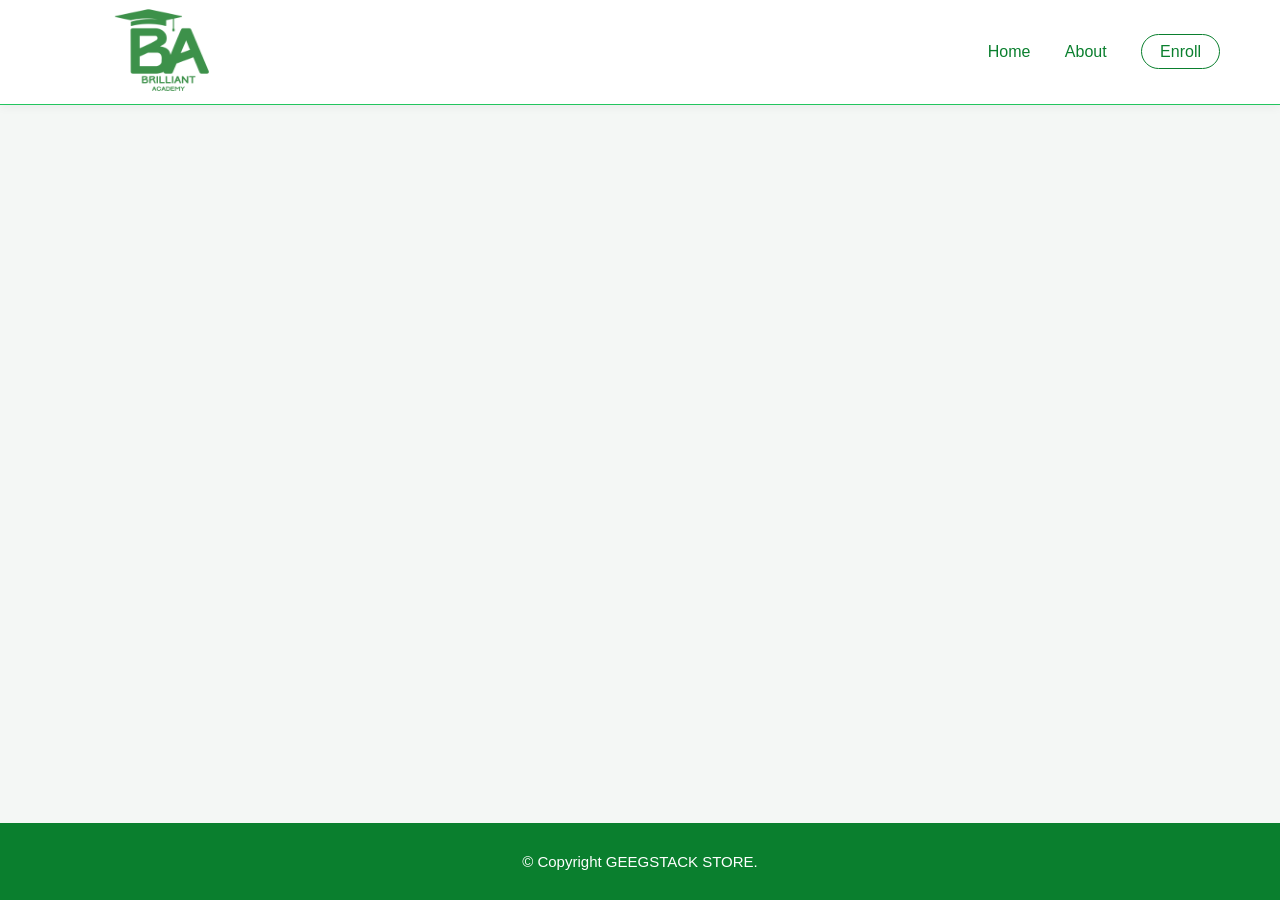
==== index.html @ 84034ec1 "Register and Login page done. Co-authored-by: Copilot <copilot@github.com>" ====
<!DOCTYPE html>
<html lang="en">

<head>
    <meta charset="UTF-8">
    <meta name="viewport" content="width=device-width, initial-scale=1.0">
    <title>GeegStack Academy</title>
    <link rel="stylesheet" href="style.css">

    <link rel="preconnect" href="https://fonts.googleapis.com">
    <link rel="preconnect" href="https://fonts.gstatic.com" crossorigin>
    <link href="https://fonts.googleapis.com/css2?family=Oswald:wght@200..700&display=swap" rel="stylesheet">
</head>

<body>
<nav class="navbar">
    <div><a href="index.html"><img src="media/Brilliant Academy Logo .png"
                alt="GeegStack Academy logo"></a></div>
    <div class="nav-links">
        <a href="index.html">Home</a>
        <a href="about.html">About</a>
        <a href="register.html" class="btn">Enroll</a>
    </div>
</nav>

    <main class="container">

    </main>

    <footer>
        <p>&copy; Copyright GEEGSTACK STORE.</P>
    </footer>
</body>

</html>
---- style.css ----
* {
  margin: 0;
  padding: 0;
  box-sizing: border-box;
  font-family: 'Inter', sans-serif;
}

body {
  background: #f4f7f5;
  display: flex;
  flex-direction: column;
  min-height: 100vh;
}

.navbar {
  display: flex;
  justify-content: space-between;
  align-items: center;
  padding: 2px 60px;
  background: white;
  box-shadow: 0 2px 10px rgba(0,0,0,0.05);
  border-bottom: 1px solid #22C55E;
}

nav div a img {
  width: 120px;
  height: 100px;
  display: flex;
  margin-left: 50px;
  border-radius: 10px 10px;
}

.nav-links a {
  margin-left: 30px;
  text-decoration: none;
  color: #0A7F2E;
  font-weight: 500;
}

.nav-links .btn {
  padding: 8px 18px;
  border: 1px solid #0A7F2E;
  border-radius: 20px;
}

.nav-links .btn:hover {
  transform: translateY(-2px);
  box-shadow: 0 8px 20px rgba(0,0,0,0.15);
}

.nav-links .btn:hover {
  background-color: #0A7F2E;
  color: white;
}

.container {
  flex: 1;
  display: flex;
  justify-content: center;
  align-items: center;
}

footer {
  padding: 30px;
  text-align: center;
  background-color: #0A7F2E;
  color: white;
  font-size: 15px;
}


/* * {
  padding: 0px;
  margin: 0px;
  box-sizing: border-box;
}

body {
}

nav {
  background-color: white;
  border-bottom: 2px solid green;
  /* background-color: blanchedalmond; 
  display: flex;
  height: 90px;
}

nav img {
  width: 120px;
  height: 100px;
  display: flex;
  padding-top: 10px;
  margin-left: 50px;
  border-radius: 10px 10px;
}

nav a {
  text-decoration: none;
  color: green;
  font-size: larger;
  font-weight: 500;
}

nav .nav-links {
  display: flex;
  flex-wrap: wrap;
  gap: 50px;
  flex-grow: 1;
  flex-shrink: 1;
  float: right;
  justify-content: flex-end;
  align-items: center;
  width: 90%;
}

a + a + a button {
  display: flex;
  justify-content: center;
  text-align: center;
  align-items: center;
  padding: 10px 20px;
  height: 40px;
  width: 90px;
  background: transparent;
  outline: 2px solid green;
  border: none;
  color: green;
  border: none;
  border-radius: 20px;
  cursor: pointer;
  margin-right: 30px;
  font-weight: 700;
}

a + a + a button:hover {
  background-color: green;
  color: white;
}

.container {
  display: flex;
  flex-direction: column;
  align-items: center;
  justify-content: center;
  padding: 50px;
  min-height: 100dvh; 
}

footer {
  padding: 30px;
  text-align: center;
  background-color: blue;
  color: white;
  font-size: 12px;
}*/
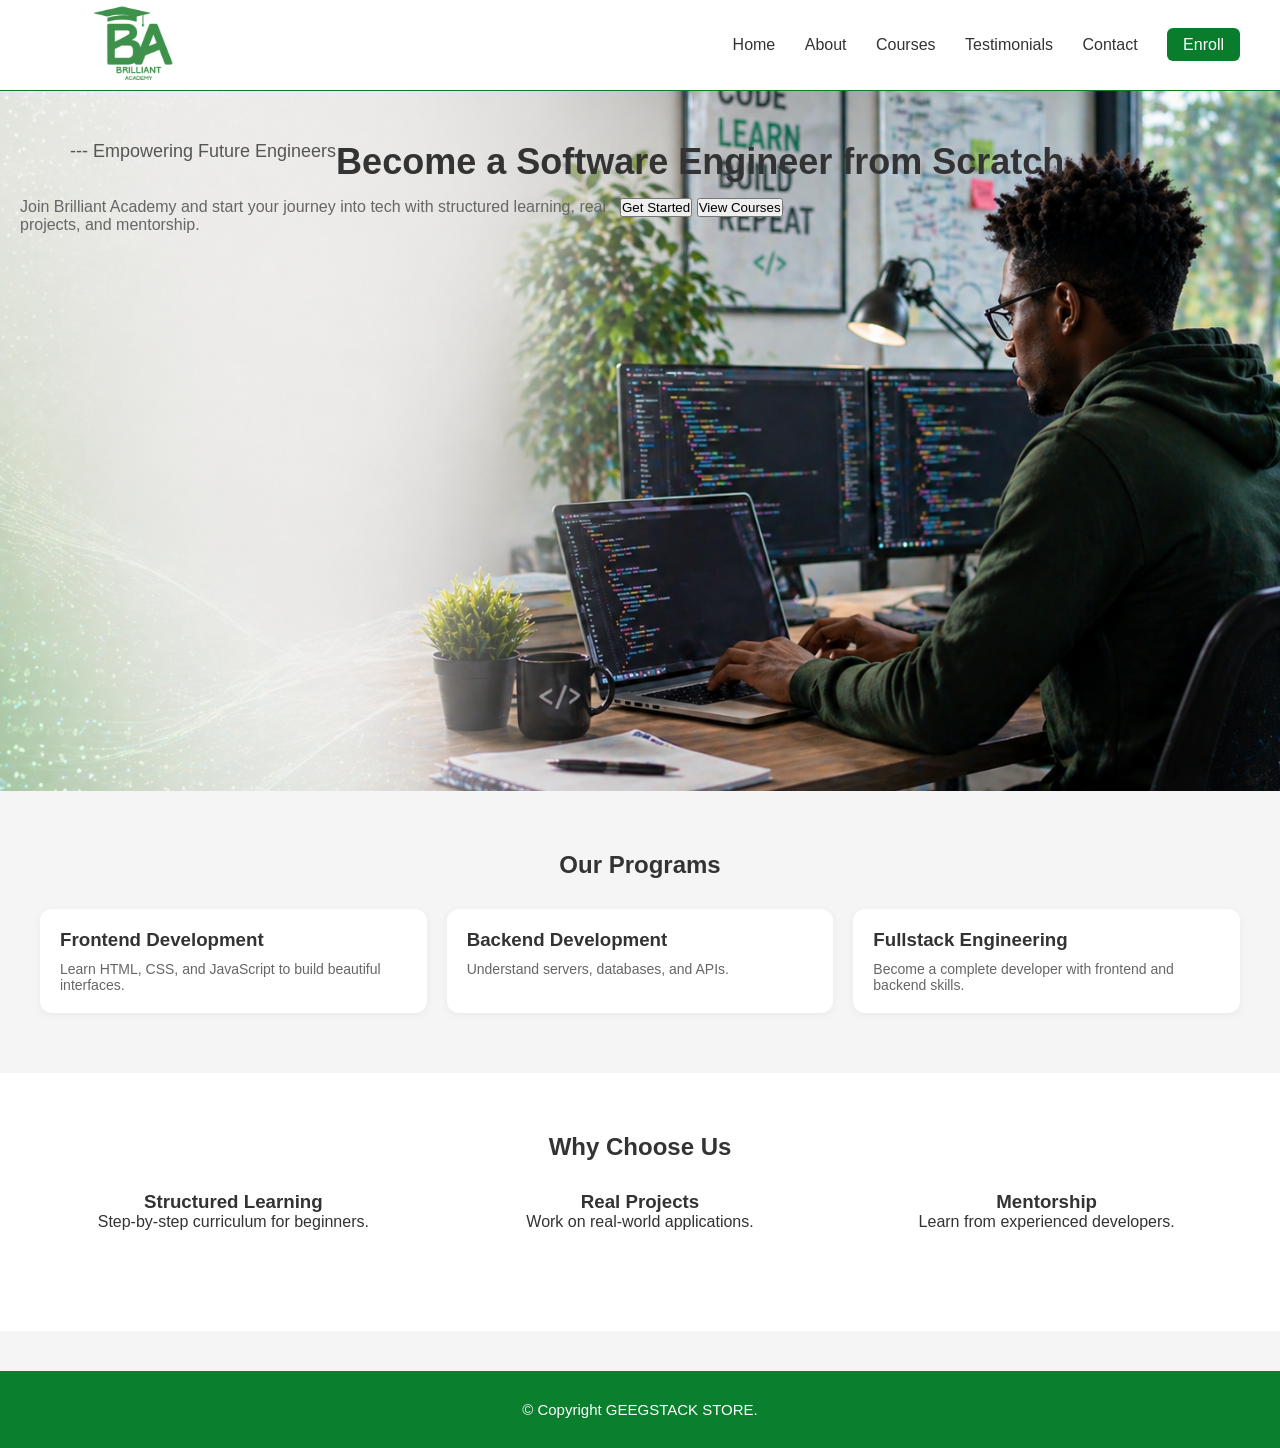
==== commit 1896e15d: "Working on home page hero section Co-authored-by: Copilot <copilot@github.com>" ====
--- a/index.html
+++ b/index.html
@@ -13,7 +13,21 @@
 </head>
 
 <body>
-<nav class="navbar">
+    <!-- Navbar -->
+    <nav class="navbar">
+        <div><a href="index.html"><img src="media/Brilliant Academy Logo .png" alt="GeegStack Academy logo"></a></div>
+        <div class="nav-links">
+            <a href="index.html">Home</a>
+            <a href="about.html">About</a>
+            <a href="#">Courses</a>
+            <a href="#">Testimonials</a>
+            <a href="#">Contact</a>
+            <!-- <button class="btn">Enroll</button> -->
+            <a href="register.html" id="btn">Enroll</a>
+        </div>
+    </nav>
+
+<!-- <nav class="navbar">
     <div><a href="index.html"><img src="media/Brilliant Academy Logo .png"
                 alt="GeegStack Academy logo"></a></div>
     <div class="nav-links">
@@ -21,11 +35,60 @@
         <a href="about.html">About</a>
         <a href="register.html" class="btn">Enroll</a>
     </div>
-</nav>
+</nav> -->
 
-    <main class="container">
+    <!-- Hero Section -->
+    <section class="hero">
+        <p class="start">--- Empowering Future Engineers</p>
+        <h1>Become a Software Engineer from Scratch</h1>
+        <p>Join Brilliant Academy and start your journey into tech with structured learning, real projects, and mentorship.
+        </p>
+        <button class="btn">Get Started</button>
+        <button class="btn-outline">View Courses</button>
+    </section>
+    
+    <!-- Programs -->
+    <section class="section">
+        <h2>Our Programs</h2>
+        <div class="grid">
+            <div class="card">
+                <h3>Frontend Development</h3>
+                <p>Learn HTML, CSS, and JavaScript to build beautiful interfaces.</p>
+            </div>
+            <div class="card">
+                <h3>Backend Development</h3>
+                <p>Understand servers, databases, and APIs.</p>
+            </div>
+            <div class="card">
+                <h3>Fullstack Engineering</h3>
+                <p>Become a complete developer with frontend and backend skills.</p>
+            </div>
+        </div>
+    </section>
+    
+    <!-- Why Choose Us -->
+    <section class="section why">
+        <h2>Why Choose Us</h2>
+        <div class="grid">
+            <div>
+                <h3>Structured Learning</h3>
+                <p>Step-by-step curriculum for beginners.</p>
+            </div>
+            <div>
+                <h3>Real Projects</h3>
+                <p>Work on real-world applications.</p>
+            </div>
+            <div>
+                <h3>Mentorship</h3>
+                <p>Learn from experienced developers.</p>
+            </div>
+        </div>
+    </section>
 
-    </main>
+
+    <!-- <main class="container">
+
+    </main> -->
 
     <footer>
         <p>&copy; Copyright GEEGSTACK STORE.</P>
--- a/style.css
+++ b/style.css
@@ -1,74 +1,163 @@
-
-* {
+/* * {
   margin: 0;
   padding: 0;
   box-sizing: border-box;
   font-family: 'Inter', sans-serif;
+} */
+
+* {
+  box-sizing: border-box;
+  margin: 0;
+  padding: 0;
+  font-family: Arial, sans-serif;
 }
 
 body {
-  background: #f4f7f5;
-  display: flex;
-  flex-direction: column;
-  min-height: 100vh;
-}
-
+  background: #f5f5f5;
+  color: #333;
+}
+
+/* Navbar */
 .navbar {
   display: flex;
   justify-content: space-between;
   align-items: center;
-  padding: 2px 60px;
-  background: white;
-  box-shadow: 0 2px 10px rgba(0,0,0,0.05);
-  border-bottom: 1px solid #22C55E;
+  padding: 0 40px;
+  background: #fff;
+  border-bottom: 1px solid #0a7d2c;
 }
 
 nav div a img {
-  width: 120px;
-  height: 100px;
+  width: 100px;
+  height: 90px;
   display: flex;
   margin-left: 50px;
   border-radius: 10px 10px;
 }
 
 .nav-links a {
-  margin-left: 30px;
+  margin-left: 25px;
   text-decoration: none;
-  color: #0A7F2E;
-  font-weight: 500;
-}
-
-.nav-links .btn {
-  padding: 8px 18px;
-  border: 1px solid #0A7F2E;
-  border-radius: 20px;
-}
-
-.nav-links .btn:hover {
-  transform: translateY(-2px);
-  box-shadow: 0 8px 20px rgba(0,0,0,0.15);
-}
-
-.nav-links .btn:hover {
-  background-color: #0A7F2E;
-  color: white;
-}
-
-.container {
-  flex: 1;
-  display: flex;
-  justify-content: center;
-  align-items: center;
+  color: #333;
+}
+
+.nav-links a:hover {
+  color: #0a7d2c;
+}
+
+#btn {
+  padding: 8px 16px;
+  background: #0a7d2c;
+  color: white;
+  border: none;
+  border-radius: 6px;
+  cursor: pointer;
+}
+
+#btn-outline {
+  padding: 8px 16px;
+  border: 1px solid #0a7d2c;
+  color: #0a7d2c;
+  background: transparent;
+  border-radius: 6px;
+  cursor: pointer;
+}
+
+#btn:hover {
+  color: black;
+}
+
+
+/* Hero */
+.hero {
+  background-image: url("media/hero2.png");
+  object-fit: fill;
+  background-position: center;
+  background-size: cover;
+  text-align: left;
+  padding: 50px 20px;
+  height: 700px;
+}
+
+ .hero .start {
+  display: block;
+  font-size: 18px;
+  color: #555;
+  margin-bottom: 20px;
+  float: left;
+  margin-left: 50px;
+ }
+
+.hero h1 {
+  font-size: 36px;
+  margin-bottom: 15px;
+}
+.hero p {
+  font-size: 16px;
+  float: left;
+  display: block;
+  max-width: 600px;
+  margin: 0 auto 20px;
+  color: #666;
+}
+
+/* Programs */
+.section {
+  padding: 60px 40px;
+}
+
+.section h2 {
+  text-align: center;
+  margin-bottom: 30px;
+}
+
+.grid {
+  display: grid;
+  grid-template-columns: repeat(auto-fit, minmax(250px, 1fr));
+  gap: 20px;
+}
+
+.card {
+  background: white;
+  padding: 20px;
+  border-radius: 12px;
+  box-shadow: 0 2px 8px rgba(0, 0, 0, 0.05);
+}
+
+.card h3 {
+  margin-bottom: 10px;
+}
+.card p {
+  color: #666;
+  font-size: 14px;
+}
+
+/* Why Section */
+.why {
+  background: #fff;
+  text-align: center;
+}
+
+.why div {
+  margin-bottom: 20px;
+}
+
+/* Footer */
+footer {
+  background: #0a7d2c;
+  color: white;
+  text-align: center;
+  padding: 20px;
+  margin-top: 40px;
 }
 
 footer {
   padding: 30px;
   text-align: center;
-  background-color: #0A7F2E;
+  background-color: #0a7f2e;
   color: white;
   font-size: 15px;
 }
-
 
 /* * {
   padding: 0px;
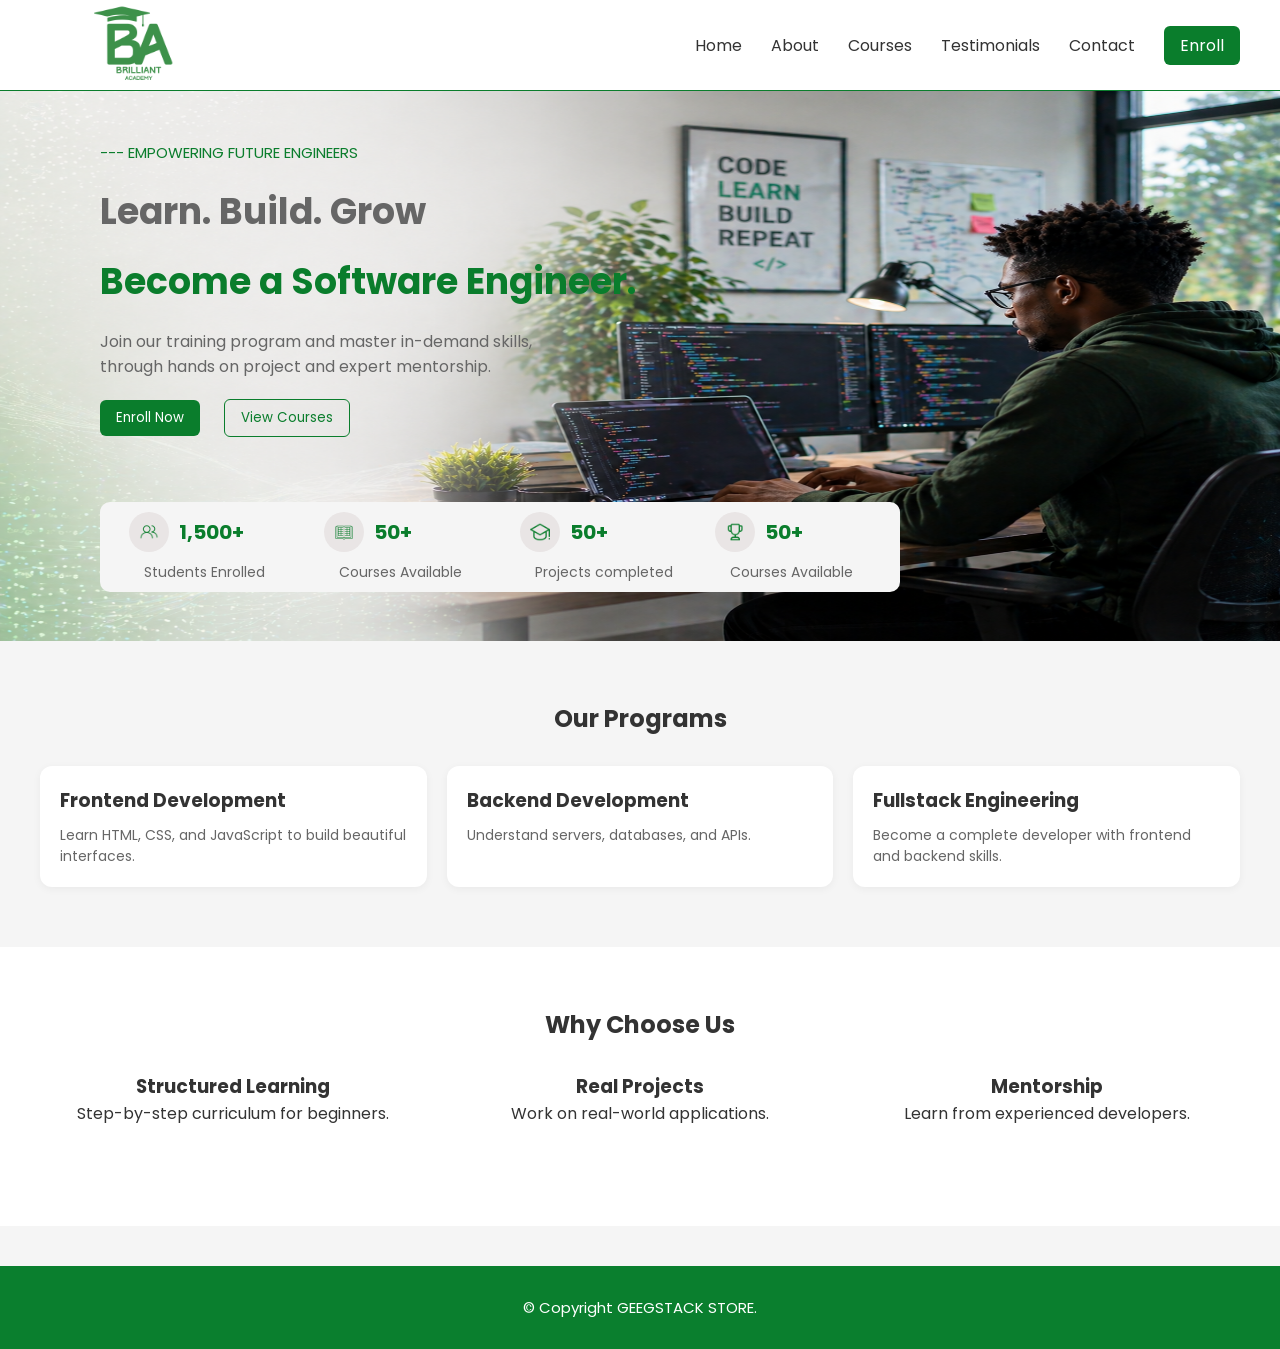
==== commit 19a6223e: "Hero section completed. Co-authored-by: Copilot <copilot@github.com>" ====
--- a/index.html
+++ b/index.html
@@ -7,9 +7,11 @@
     <title>GeegStack Academy</title>
     <link rel="stylesheet" href="style.css">
 
-    <link rel="preconnect" href="https://fonts.googleapis.com">
+    <link href="https://fonts.googleapis.com/css2?family=Poppins:wght@300;400;600;700&display=swap" rel="stylesheet">
+
+    <!-- <link rel="preconnect" href="https://fonts.googleapis.com">
     <link rel="preconnect" href="https://fonts.gstatic.com" crossorigin>
-    <link href="https://fonts.googleapis.com/css2?family=Oswald:wght@200..700&display=swap" rel="stylesheet">
+    <link href="https://fonts.googleapis.com/css2?family=Oswald:wght@200..700&display=swap" rel="stylesheet"> -->
 </head>
 
 <body>
@@ -23,11 +25,11 @@
             <a href="#">Testimonials</a>
             <a href="#">Contact</a>
             <!-- <button class="btn">Enroll</button> -->
-            <a href="register.html" id="btn">Enroll</a>
+            <a href="register.html" id="nav-btn">Enroll</a>
         </div>
     </nav>
 
-<!-- <nav class="navbar">
+    <!-- <nav class="navbar">
     <div><a href="index.html"><img src="media/Brilliant Academy Logo .png"
                 alt="GeegStack Academy logo"></a></div>
     <div class="nav-links">
@@ -38,15 +40,52 @@
 </nav> -->
 
     <!-- Hero Section -->
+
+
     <section class="hero">
         <p class="start">--- Empowering Future Engineers</p>
-        <h1>Become a Software Engineer from Scratch</h1>
-        <p>Join Brilliant Academy and start your journey into tech with structured learning, real projects, and mentorship.
+        <h1 class="head">Learn. Build. Grow</h1>
+        <h1 class="head">Become a Software Engineer.</h1>
+        <p class="p-tag">Join our training program and master in-demand skills, <br>through hands on project and expert
+            mentorship.
         </p>
-        <button class="btn">Get Started</button>
-        <button class="btn-outline">View Courses</button>
+        <button class="btn">Enroll Now</button>
+        <a href="#"><button class="btn-outline">View Courses</button></a>
+
+
+        <aside class="aside">
+            <div class="small-aside">
+                <span>
+                    <img src="media/users-icon.png" alt="User icon" class="icon">
+                </span>
+                <h1>1,500+</h1>
+                <p>Students Enrolled</p>
+            </div>
+            <div class="small-aside">
+                <span>
+                    <img src="media/courses-icon.png" alt="Courses icon" class="icon">
+                </span>
+                <h1>50+</h1>
+                <p>Courses Available</p>
+            </div>
+            <div class="small-aside">
+                <span>
+                    <img src="media/graduated-icon.png" alt="Pupils graduated icon" class="icon">
+                </span>
+                <h1>50+</h1>
+                <p>Projects completed</p>
+            </div>
+            <div class="small-aside">
+                <span>
+                    <img src="media/trophy-icon.png" alt="" class="icon">
+                </span>
+                <h1>50+</h1>
+                <p>Courses Available</p>
+            </div>
+        </aside>
+
     </section>
-    
+
     <!-- Programs -->
     <section class="section">
         <h2>Our Programs</h2>
@@ -65,7 +104,7 @@
             </div>
         </div>
     </section>
-    
+
     <!-- Why Choose Us -->
     <section class="section why">
         <h2>Why Choose Us</h2>
--- a/style.css
+++ b/style.css
@@ -1,20 +1,14 @@
-/* * {
-  margin: 0;
-  padding: 0;
-  box-sizing: border-box;
-  font-family: 'Inter', sans-serif;
-} */
-
 * {
   box-sizing: border-box;
   margin: 0;
   padding: 0;
-  font-family: Arial, sans-serif;
+  font-family: "Poppins", sans-serif;
 }
 
 body {
   background: #f5f5f5;
   color: #333;
+  font-family: "Poppins", sans-serif;
 }
 
 /* Navbar */
@@ -36,6 +30,7 @@
 }
 
 .nav-links a {
+  height: 80px;
   margin-left: 25px;
   text-decoration: none;
   color: #333;
@@ -45,60 +40,126 @@
   color: #0a7d2c;
 }
 
-#btn {
+.btn {
   padding: 8px 16px;
   background: #0a7d2c;
   color: white;
   border: none;
   border-radius: 6px;
   cursor: pointer;
-}
-
-#btn-outline {
+  /* margin-left: 65px; */
+}
+
+#nav-btn {
+  padding: 8px 16px;
+  background: #0a7d2c;
+  color: white;
+  border: none;
+  border-radius: 6px;
+  cursor: pointer;
+}
+
+#nav-btn:hover {
+  color: black;
+}
+.btn-outline {
   padding: 8px 16px;
   border: 1px solid #0a7d2c;
   color: #0a7d2c;
   background: transparent;
   border-radius: 6px;
   cursor: pointer;
-}
-
-#btn:hover {
+  margin-left: 20px;
+}
+
+.btn:hover {
   color: black;
 }
-
 
 /* Hero */
 .hero {
   background-image: url("media/hero2.png");
-  object-fit: fill;
-  background-position: center;
-  background-size: cover;
-  text-align: left;
-  padding: 50px 20px;
-  height: 700px;
-}
-
- .hero .start {
+  background-size: 100% 100%;
+  padding: 50px 100px;
+  height: 550px;
+}
+
+.hero .start {
   display: block;
-  font-size: 18px;
-  color: #555;
+  font-size: 15px;
+  color: #0a7d2c;
   margin-bottom: 20px;
-  float: left;
-  margin-left: 50px;
- }
-
-.hero h1 {
+  /* margin-left: 80px; */
+  text-transform: uppercase;
+}
+
+.hero .start + h1 {
+  /* margin-left: -93px; */
+  color: #666;
+}
+
+.hero .head {
   font-size: 36px;
   margin-bottom: 15px;
-}
-.hero p {
-  font-size: 16px;
-  float: left;
+  /* margin-left: 70px; */
+  color: #0a7d2c;
+}
+
+.hero .p-tag {
   display: block;
   max-width: 600px;
-  margin: 0 auto 20px;
+  margin: 20px 20px 20px 0;
   color: #666;
+}
+
+.hero .aside {
+  display: flex;
+  justify-content: space-evenly;
+  width: 800px;
+  height: 90px;
+  background-color: #f5f5f5;
+  margin-top: 65px;
+  /* margin-left: 65px; */
+  border-radius: 10px;
+}
+
+.aside .small-aside {
+  display: flex;
+  align-items: center;
+  flex-wrap: wrap;
+  width: 22%;
+  height: 100%;
+  background-color: #f5f5f5;
+}
+
+.aside .small-aside .icon {
+  width: 20px;
+  height: 20px;
+  margin: 15px;
+  font-size: medium;
+}
+
+.aside .small-aside h1 {
+  font-size: 20px;
+  color: #0a7d2c;
+}
+
+.aside .small-aside p {
+  font-size: 14px;
+  color: #666;
+  margin-left: 25px;
+  margin-bottom: 25px;
+}
+
+.aside .small-aside span {
+  display: flex;
+  align-items: center;
+  justify-content: center;
+  width: 40px;
+  height: 40px;
+  background-color: #e9e5e5;
+  border-radius: 100%;
+  margin: 10px;
 }
 
 /* Programs */
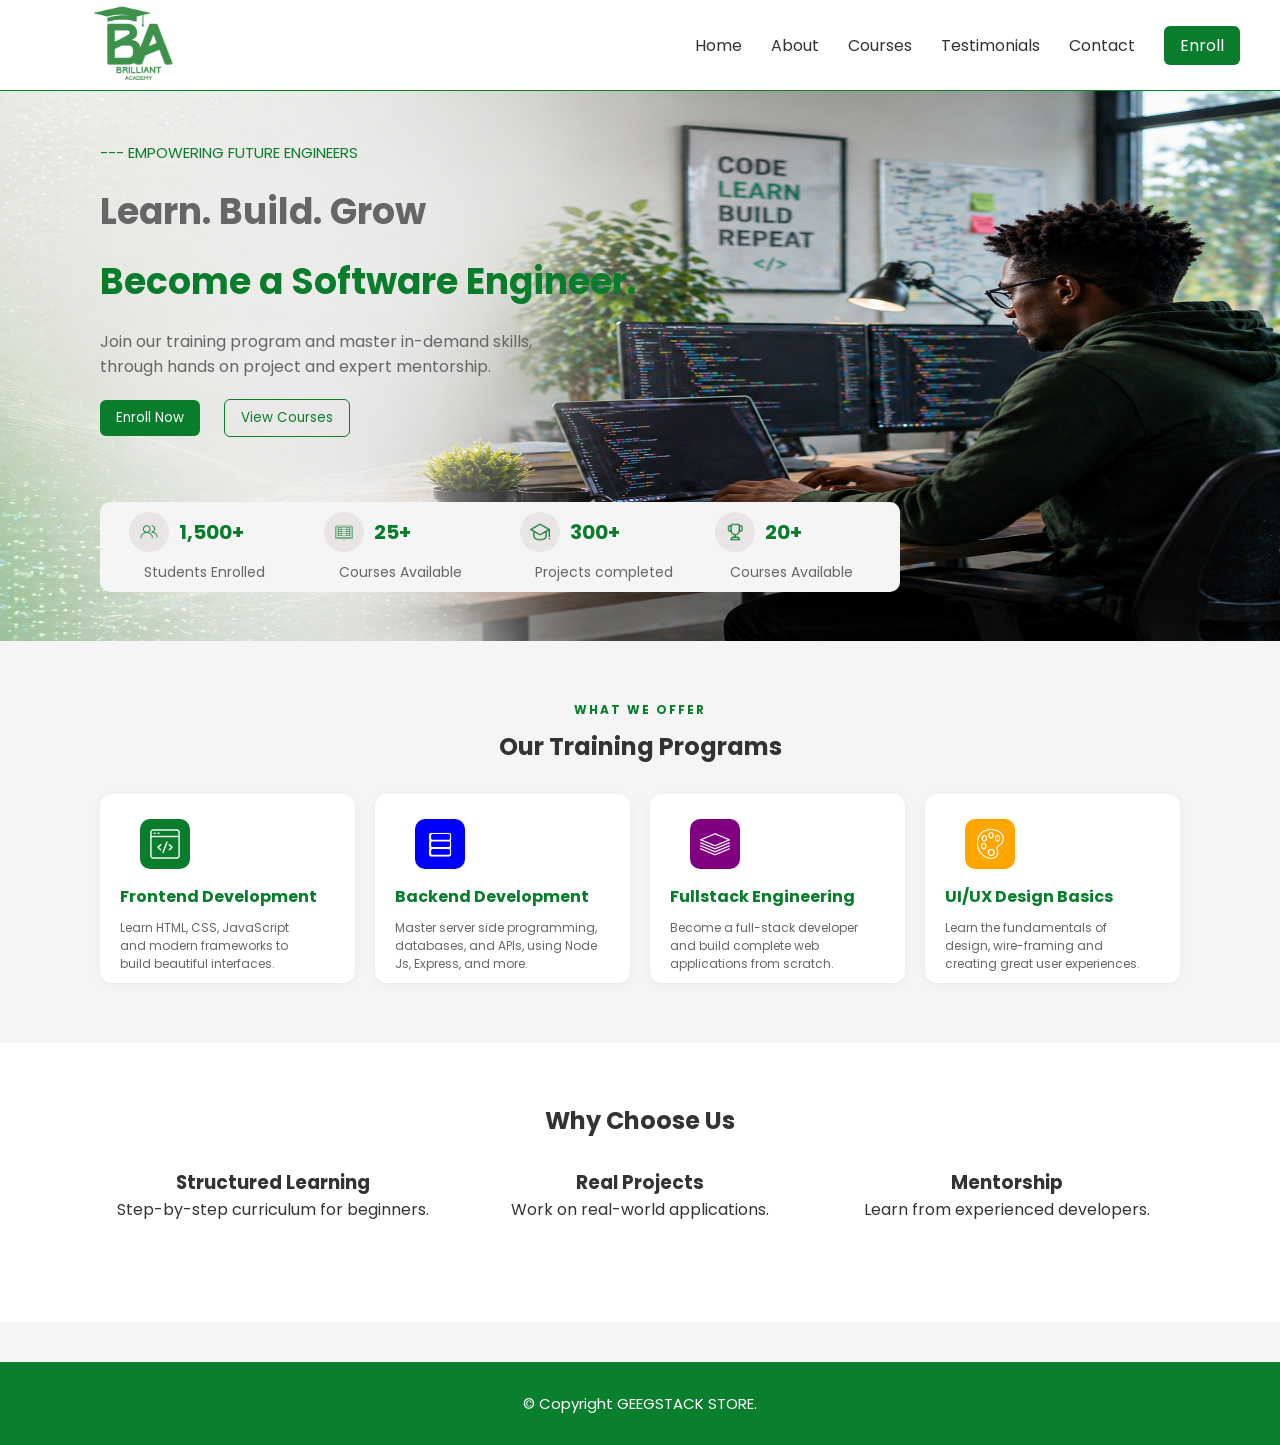
==== commit 2ba7d7af: "What we offer section completed. Co-authored-by: Copilot <copilot@github.com>" ====
--- a/index.html
+++ b/index.html
@@ -56,30 +56,30 @@
         <aside class="aside">
             <div class="small-aside">
                 <span>
-                    <img src="media/users-icon.png" alt="User icon" class="icon">
+                    <img src="media/icons/users-icon.png" alt="User icon" class="icon">
                 </span>
                 <h1>1,500+</h1>
                 <p>Students Enrolled</p>
             </div>
             <div class="small-aside">
                 <span>
-                    <img src="media/courses-icon.png" alt="Courses icon" class="icon">
+                    <img src="media/icons/courses-icon.png" alt="Courses icon" class="icon">
                 </span>
-                <h1>50+</h1>
+                <h1>25+</h1>
                 <p>Courses Available</p>
             </div>
             <div class="small-aside">
                 <span>
-                    <img src="media/graduated-icon.png" alt="Pupils graduated icon" class="icon">
+                    <img src="media/icons/graduated-icon.png" alt="Pupils graduated icon" class="icon">
                 </span>
-                <h1>50+</h1>
+                <h1>300+</h1>
                 <p>Projects completed</p>
             </div>
             <div class="small-aside">
                 <span>
-                    <img src="media/trophy-icon.png" alt="" class="icon">
+                    <img src="media/icons/trophy-icon.png" alt="" class="icon">
                 </span>
-                <h1>50+</h1>
+                <h1>20+</h1>
                 <p>Courses Available</p>
             </div>
         </aside>
@@ -88,19 +88,36 @@
 
     <!-- Programs -->
     <section class="section">
-        <h2>Our Programs</h2>
+        <h5>WHAT WE OFFER</h5>
+        <h2>Our Training Programs</h2>
         <div class="grid">
             <div class="card">
-                <h3>Frontend Development</h3>
-                <p>Learn HTML, CSS, and JavaScript to build beautiful interfaces.</p>
+                <div class="icons">
+                    <img src="media/icons/frontend.png" alt="Frontend development icon" class="icon">
+                </div>
+                <h4>Frontend Development</h4>
+                <p>Learn HTML, CSS, JavaScript <br>and modern frameworks to <br> build beautiful interfaces.</p>
             </div>
             <div class="card">
-                <h3>Backend Development</h3>
-                <p>Understand servers, databases, and APIs.</p>
+                <div class="icons" style="background-color: blue;">
+                    <img src="media/icons/backend.png" alt="Backend development icon" class="icon">
+                </div>
+                <h4>Backend Development</h4>
+                <p>Master server side programming, databases, and APIs, using Node Js, Express, and more.</p>
             </div>
             <div class="card">
-                <h3>Fullstack Engineering</h3>
-                <p>Become a complete developer with frontend and backend skills.</p>
+                <div class="icons" style="background-color: purple;">
+                    <img src="media/icons/full-stack.png" alt="Backend development icon" class="icon">
+                </div>
+                <h4>Fullstack Engineering</h4>
+                <p>Become a full-stack developer and build complete web applications from scratch.</p>
+            </div>
+            <div class="card">
+                <div class="icons" style="background-color: orange;">
+                    <img src="media/icons/ui-ux.png" alt="Backend development icon" class="icon">
+                </div>
+                <h4>UI/UX Design Basics</h4>
+                <p>Learn the fundamentals of <br>design, wire-framing and <br>creating great user experiences.</p>
             </div>
         </div>
     </section>
--- a/style.css
+++ b/style.css
@@ -163,8 +163,16 @@
 }
 
 /* Programs */
+.section h5 {
+  text-align: center;
+  color: #0a7d2c;
+  font-size: 12px;
+  margin-bottom: 10px;
+  letter-spacing: 2px;
+}
+
 .section {
-  padding: 60px 40px;
+  padding: 60px 100px;
 }
 
 .section h2 {
@@ -180,17 +188,34 @@
 
 .card {
   background: white;
-  padding: 20px;
+  padding: 10px 20px;
   border-radius: 12px;
   box-shadow: 0 2px 8px rgba(0, 0, 0, 0.05);
 }
 
-.card h3 {
+.grid .card .icons {
+  display: flex;
+  align-items: center;
+  justify-content: center;
+  width: 50px;
+  height: 50px;
+  border-radius: 10px;
+  margin: 15px 20px;
+  background-color: #0a7d2c;
+}
+
+.grid .card .icons img {
+  width: 30px;
+  height: 30px;
+}
+
+.card h4 {
+  color: #0a7d2c;
   margin-bottom: 10px;
 }
 .card p {
   color: #666;
-  font-size: 14px;
+  font-size: 12px;
 }
 
 /* Why Section */
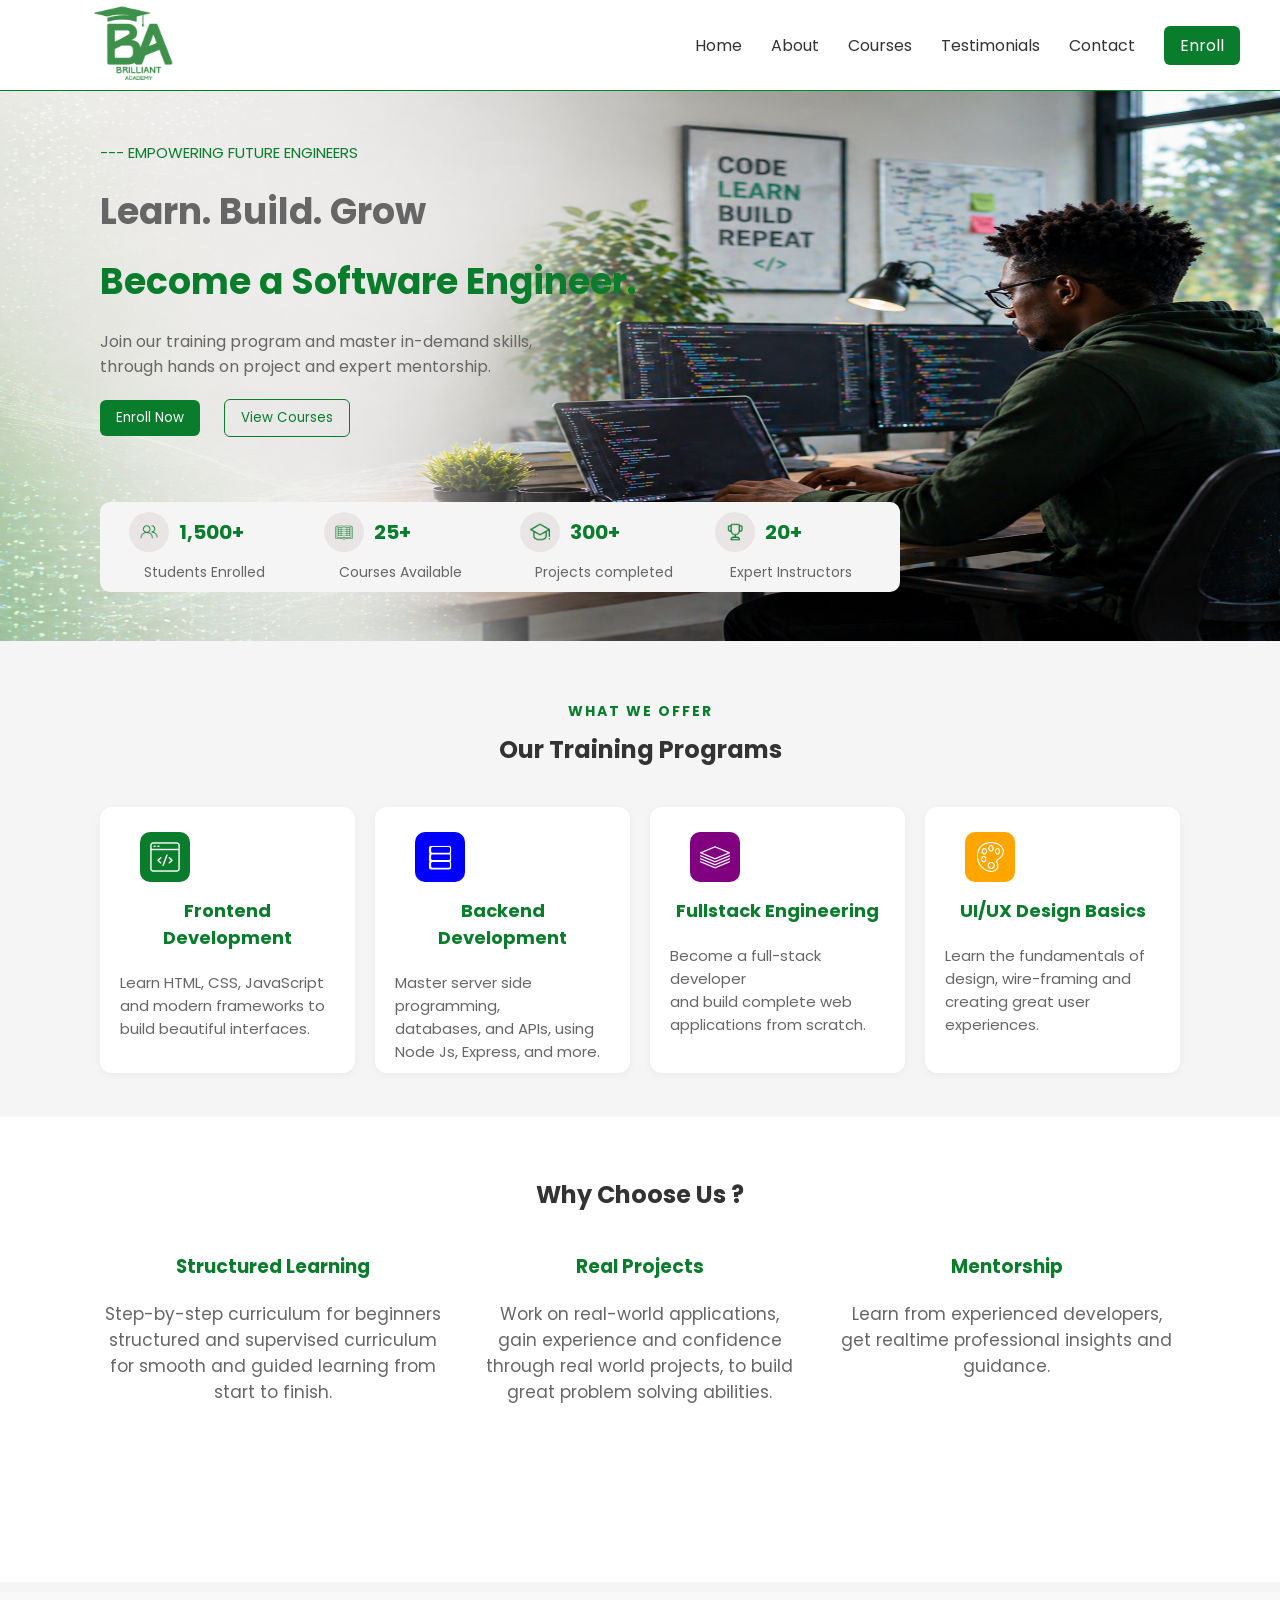
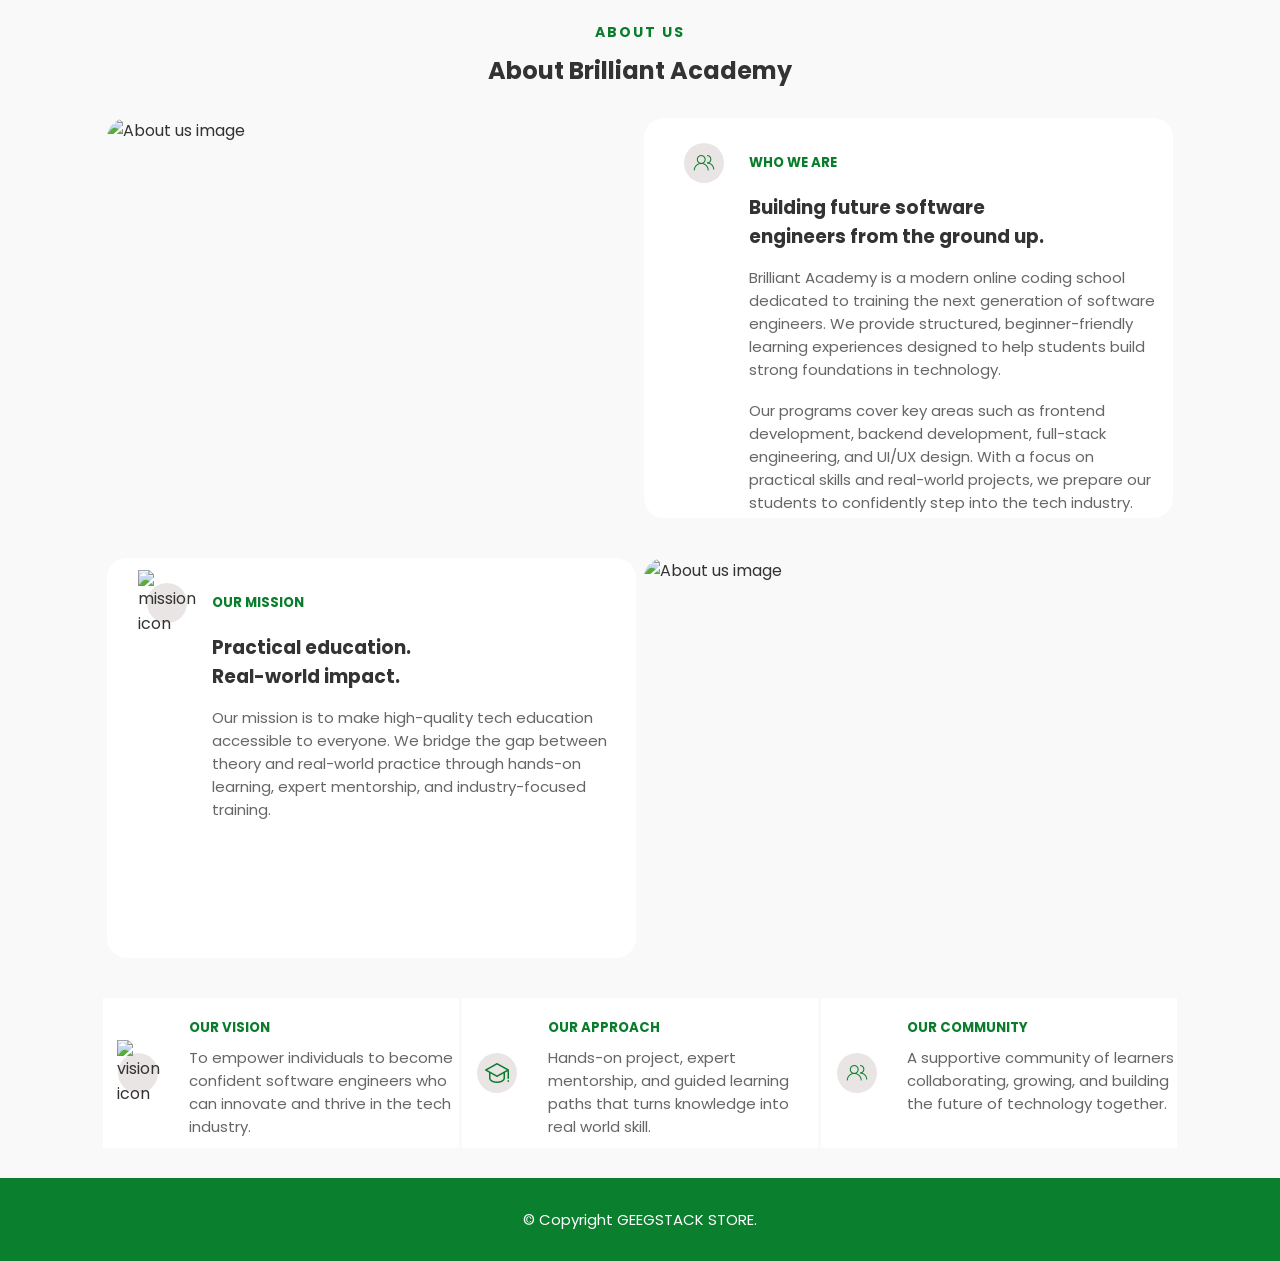
==== commit 8ff434d5: "About us section completed" ====
--- a/index.html
+++ b/index.html
@@ -6,146 +6,246 @@
     <meta name="viewport" content="width=device-width, initial-scale=1.0">
     <title>GeegStack Academy</title>
     <link rel="stylesheet" href="style.css">
+    <link rel="icon" type="image/x-icon" href="media/icons/ba-favicon.ico">
+
 
     <link href="https://fonts.googleapis.com/css2?family=Poppins:wght@300;400;600;700&display=swap" rel="stylesheet">
 
-    <!-- <link rel="preconnect" href="https://fonts.googleapis.com">
-    <link rel="preconnect" href="https://fonts.gstatic.com" crossorigin>
-    <link href="https://fonts.googleapis.com/css2?family=Oswald:wght@200..700&display=swap" rel="stylesheet"> -->
 </head>
 
 <body>
-    <!-- Navbar -->
-    <nav class="navbar">
-        <div><a href="index.html"><img src="media/Brilliant Academy Logo .png" alt="GeegStack Academy logo"></a></div>
-        <div class="nav-links">
-            <a href="index.html">Home</a>
-            <a href="about.html">About</a>
-            <a href="#">Courses</a>
-            <a href="#">Testimonials</a>
-            <a href="#">Contact</a>
-            <!-- <button class="btn">Enroll</button> -->
-            <a href="register.html" id="nav-btn">Enroll</a>
-        </div>
-    </nav>
-
-    <!-- <nav class="navbar">
-    <div><a href="index.html"><img src="media/Brilliant Academy Logo .png"
-                alt="GeegStack Academy logo"></a></div>
-    <div class="nav-links">
-        <a href="index.html">Home</a>
-        <a href="about.html">About</a>
-        <a href="register.html" class="btn">Enroll</a>
-    </div>
-</nav> -->
-
-    <!-- Hero Section -->
-
-
-    <section class="hero">
-        <p class="start">--- Empowering Future Engineers</p>
-        <h1 class="head">Learn. Build. Grow</h1>
-        <h1 class="head">Become a Software Engineer.</h1>
-        <p class="p-tag">Join our training program and master in-demand skills, <br>through hands on project and expert
-            mentorship.
-        </p>
-        <button class="btn">Enroll Now</button>
-        <a href="#"><button class="btn-outline">View Courses</button></a>
-
-
-        <aside class="aside">
-            <div class="small-aside">
-                <span>
-                    <img src="media/icons/users-icon.png" alt="User icon" class="icon">
-                </span>
-                <h1>1,500+</h1>
-                <p>Students Enrolled</p>
-            </div>
-            <div class="small-aside">
-                <span>
-                    <img src="media/icons/courses-icon.png" alt="Courses icon" class="icon">
-                </span>
-                <h1>25+</h1>
-                <p>Courses Available</p>
-            </div>
-            <div class="small-aside">
-                <span>
-                    <img src="media/icons/graduated-icon.png" alt="Pupils graduated icon" class="icon">
-                </span>
-                <h1>300+</h1>
-                <p>Projects completed</p>
-            </div>
-            <div class="small-aside">
-                <span>
-                    <img src="media/icons/trophy-icon.png" alt="" class="icon">
-                </span>
-                <h1>20+</h1>
-                <p>Courses Available</p>
-            </div>
-        </aside>
-
-    </section>
-
-    <!-- Programs -->
-    <section class="section">
-        <h5>WHAT WE OFFER</h5>
-        <h2>Our Training Programs</h2>
-        <div class="grid">
-            <div class="card">
-                <div class="icons">
-                    <img src="media/icons/frontend.png" alt="Frontend development icon" class="icon">
-                </div>
-                <h4>Frontend Development</h4>
-                <p>Learn HTML, CSS, JavaScript <br>and modern frameworks to <br> build beautiful interfaces.</p>
-            </div>
-            <div class="card">
-                <div class="icons" style="background-color: blue;">
-                    <img src="media/icons/backend.png" alt="Backend development icon" class="icon">
-                </div>
-                <h4>Backend Development</h4>
-                <p>Master server side programming, databases, and APIs, using Node Js, Express, and more.</p>
-            </div>
-            <div class="card">
-                <div class="icons" style="background-color: purple;">
-                    <img src="media/icons/full-stack.png" alt="Backend development icon" class="icon">
-                </div>
-                <h4>Fullstack Engineering</h4>
-                <p>Become a full-stack developer and build complete web applications from scratch.</p>
-            </div>
-            <div class="card">
-                <div class="icons" style="background-color: orange;">
-                    <img src="media/icons/ui-ux.png" alt="Backend development icon" class="icon">
-                </div>
-                <h4>UI/UX Design Basics</h4>
-                <p>Learn the fundamentals of <br>design, wire-framing and <br>creating great user experiences.</p>
-            </div>
-        </div>
-    </section>
-
-    <!-- Why Choose Us -->
-    <section class="section why">
-        <h2>Why Choose Us</h2>
-        <div class="grid">
-            <div>
-                <h3>Structured Learning</h3>
-                <p>Step-by-step curriculum for beginners.</p>
-            </div>
-            <div>
-                <h3>Real Projects</h3>
-                <p>Work on real-world applications.</p>
-            </div>
-            <div>
-                <h3>Mentorship</h3>
-                <p>Learn from experienced developers.</p>
-            </div>
-        </div>
-    </section>
-
-
-    <!-- <main class="container">
-
-    </main> -->
-
+    <main class="container">
+        <!-- Navbar -->
+        <nav class="navbar">
+            <div><a href="index.html"><img src="media/Brilliant Academy Logo .png" alt="GeegStack Academy logo"></a>
+            </div>
+            <div class="nav-links">
+                <a href="index.html">Home</a>
+                <a href="about.html">About</a>
+                <a href="courses.html">Courses</a>
+                <a href="#">Testimonials</a>
+                <a href="#">Contact</a>
+                <!-- <button class="btn">Enroll</button> -->
+                <a href="register.html" id="nav-btn">Enroll</a>
+            </div>
+        </nav>
+
+        <!-- Hero Section -->
+        <section class="hero">
+            <p class="start">--- Empowering Future Engineers</p>
+            <h1 class="head">Learn. Build. Grow</h1>
+            <h1 class="head">Become a Software Engineer.</h1>
+            <p class="p-tag">Join our training program and master in-demand skills, <br>through hands on project and
+                expert
+                mentorship.
+            </p>
+            <a href="register.html"><button class="btn">Enroll Now</button></a>
+
+            <a href="courses.html"><button class="btn-outline">View Courses</button></a>
+
+
+            <aside class="aside">
+                <div class="small-aside">
+                    <span class="span">
+                        <img src="media/icons/users-icon.png" alt="User icon" class="icon">
+                    </span>
+                    <h1>1,500+</h1>
+                    <p>Students Enrolled</p>
+                </div>
+                <div class="small-aside">
+                    <span class="span">
+                        <img src="media/icons/courses-icon.png" alt="Courses icon" class="icon">
+                    </span>
+                    <h1>25+</h1>
+                    <p>Courses Available</p>
+                </div>
+                <div class="small-aside">
+                    <span class="span">
+                        <img src="media/icons/graduated-icon.png" alt="Pupils graduated icon" class="icon">
+                    </span>
+                    <h1>300+</h1>
+                    <p>Projects completed</p>
+                </div>
+                <div class="small-aside">
+                    <span class="span">
+                        <img src="media/icons/trophy-icon.png" alt="" class="icon">
+                    </span>
+                    <h1>20+</h1>
+                    <p>Expert Instructors</p>
+                </div>
+            </aside>
+
+        </section>
+
+        <!-- Programs -->
+        <section class="section">
+            <h5>WHAT WE OFFER</h5>
+            <h2>Our Training Programs</h2>
+            <div class="grid">
+                <div class="card">
+                    <div class="icons">
+                        <img src="media/icons/frontend.png" alt="Frontend development icon" class="icon">
+                    </div>
+                    <h4>Frontend Development</h4>
+                    <p>Learn HTML, CSS, JavaScript <br>and modern frameworks to <br> build beautiful interfaces.</p>
+                </div>
+                <div class="card">
+                    <div class="icons" style="background-color: blue;">
+                        <img src="media/icons/backend.png" alt="Backend development icon" class="icon">
+                    </div>
+                    <h4>Backend Development</h4>
+                    <p>Master server side programming, <br>databases, and APIs, using <br>Node Js, Express, and more.
+                    </p>
+                </div>
+                <div class="card">
+                    <div class="icons" style="background-color: purple;">
+                        <img src="media/icons/full-stack.png" alt="Backend development icon" class="icon">
+                    </div>
+                    <h4>Fullstack Engineering</h4>
+                    <p>Become a full-stack developer <br>and build complete web <br>applications from scratch.</p>
+                </div>
+                <div class="card">
+                    <div class="icons" style="background-color: orange;">
+                        <img src="media/icons/ui-ux.png" alt="Backend development icon" class="icon">
+                    </div>
+                    <h4>UI/UX Design Basics</h4>
+                    <p>Learn the fundamentals of <br>design, wire-framing and <br>creating great user experiences.</p>
+                </div>
+            </div>
+        </section>
+
+        <!-- Why Choose Us -->
+        <section class="section why">
+            <h2>Why Choose Us ?</h2>
+            <div class="grid">
+                <div class="why">
+                    <h3>Structured Learning</h3>
+                    <p>Step-by-step curriculum for beginners <br> structured and supervised curriculum for smooth and
+                        guided learning from start to finish. </p>
+                </div>
+                <div class="why">
+                    <h3>Real Projects</h3>
+                    <p>Work on real-world applications, <br> gain experience and confidence <br> through real world
+                        projects, to build <br> great problem solving abilities. </p>
+                </div>
+                <div class="why">
+                    <h3>Mentorship</h3>
+                    <p>Learn from experienced developers, <br> get realtime professional insights and guidance.
+                    </p>
+                </div>
+        </section>
+
+        <section class="about">
+            <h4>ABOUT US</h4>
+            <h2>About Brilliant Academy</h2>
+
+            <div class="about-img">
+                <img src="media/who-we-are.png" alt="About us image" class="img1">
+            </div>
+
+            <div class="about-content">
+
+                <div class="small">
+                    <span class="span">
+                        <img src="media/icons/users-icon.png" alt="">
+                    </span>
+                </div>
+
+                <aside class="big">
+                    <h5>WHO WE ARE</h5>
+
+                    <h3>Building future software <br> engineers from the ground up.</h3>
+                    <p>Brilliant Academy is a modern online coding school dedicated to training the next generation of
+                        software engineers. We provide structured, beginner-friendly learning experiences designed to
+                        help students build
+                        strong foundations in technology.</p>
+
+                        <p style="margin-top: 18px;">Our programs cover key areas such as frontend development, backend development, full-stack
+                        engineering, and UI/UX design. With a focus on practical skills and real-world projects, we prepare our students to
+                        confidently step into the tech industry.</p>
+                </aside>
+
+            </div>
+
+            <div class="about-content">
+
+                <div class="small">
+                    <span class="span">
+                        <img src="media/icons/mision.png" alt="mission icon">
+                    </span>
+                </div>
+
+                <div class="big">
+                    <h5>OUR MISSION</h5>
+                    <h3>Practical education. <br> Real-world impact.</h3>
+                    <p>Our mission is to make high-quality tech education accessible to everyone. We bridge the gap between theory and
+                    real-world practice through hands-on learning, expert mentorship, and industry-focused training.</p>
+                </div>
+
+            </div>
+
+            <div class="about-img">
+                <img src="media/our-mission.png" alt="About us image" class="img1">
+            </div>
+
+            <article class="second-about">
+                <div class="child">
+                    <div class="small">
+                        <span class="span">
+                            <img src="media/icons/vision.png" alt="vision icon">
+                        </span>
+                    </div>
+
+                    <aside class="big">
+                    <h5>OUR VISION</h5>
+                    <p>To empower individuals to become confident software engineers who can innovate and thrive in the tech
+                    industry.</p>
+                    </aside>
+
+                </div>
+
+                <div class="child">
+                    <div class="small">
+                        <span class="span">
+                            <img src="media/icons/graduated-icon.png" alt="Approach icon">
+                        </span>
+
+                        
+                    </div>
+                    <aside class="big">
+                        <h5>OUR APPROACH</h5>
+                        <p>Hands-on project, expert mentorship, and guided learning paths that turns knowledge into real world skill.</p>
+                    </aside>
+                </div>
+
+                <div class="child">
+                    <div class="small">
+                        <span class="span">
+                            <img src="media/icons/users-icon.png" alt="community icon">
+                        </span>
+                    </div>
+
+                    <aside class="big">
+                    <h5>OUR COMMUNITY</h5>
+                    <p>A supportive community of learners collaborating, growing, and building the future of technology together.</p>
+                    </aside>
+                </div>
+
+            </article>
+        </section>
+
+        <section >
+
+        </section>
+
+    </main>
+
+    <aside class="mobile">
+        <h1>
+            Please view on desktop or a larger screen for the best experience. <br>
+            Mobile Version Coming Soon!
+        </h1>
+    </aside>
     <footer>
         <p>&copy; Copyright GEEGSTACK STORE.</P>
     </footer>
--- a/style.css
+++ b/style.css
@@ -119,7 +119,6 @@
   height: 90px;
   background-color: #f5f5f5;
   margin-top: 65px;
-  /* margin-left: 65px; */
   border-radius: 10px;
 }
 
@@ -151,7 +150,7 @@
   margin-bottom: 25px;
 }
 
-.aside .small-aside span {
+.aside .small-aside .span {
   display: flex;
   align-items: center;
   justify-content: center;
@@ -166,7 +165,7 @@
 .section h5 {
   text-align: center;
   color: #0a7d2c;
-  font-size: 12px;
+  font-size: 14px;
   margin-bottom: 10px;
   letter-spacing: 2px;
 }
@@ -177,12 +176,13 @@
 
 .section h2 {
   text-align: center;
-  margin-bottom: 30px;
+  margin-bottom: 40px;
 }
 
 .grid {
   display: grid;
   grid-template-columns: repeat(auto-fit, minmax(250px, 1fr));
+  height: 250px;
   gap: 20px;
 }
 
@@ -211,11 +211,13 @@
 
 .card h4 {
   color: #0a7d2c;
-  margin-bottom: 10px;
+  margin-bottom: 20px;
+  font-size: 18px;
+  text-align: center;
 }
 .card p {
   color: #666;
-  font-size: 12px;
+  font-size: 15px;
 }
 
 /* Why Section */
@@ -227,14 +229,186 @@
 .why div {
   margin-bottom: 20px;
 }
-
-/* Footer */
-footer {
-  background: #0a7d2c;
-  color: white;
-  text-align: center;
-  padding: 20px;
-  margin-top: 40px;
+.why h3 {
+  color: #0a7d2c;
+  margin-bottom: 20px;
+}
+.why p {
+  color: #666;
+  font-size: 17px;
+  max-width: 600px;
+  margin: 0 auto;
+}
+
+/* about */
+.about {
+  display: flex;
+  flex-wrap: wrap;
+  /* flex-direction: column; */
+  padding: 30px 100px;
+  justify-content: space-evenly;
+  margin-top: 10px;
+  background: #f9f9f9;
+  /* gap: 50px; */
+
+  > h4 {
+    text-align: center;
+    color: #0a7d2c;
+    font-size: 14px;
+    margin-bottom: 10px;
+    letter-spacing: 2px;
+  }
+}
+
+.about h2 {
+  width: 100%;
+  display: block;
+  text-align: center;
+  /* color: #0a7d2c; */
+  margin-bottom: 30px;
+}
+
+.about-img {
+  display: flex;
+  align-items: center;
+  width: 49%;
+  height: 400px;
+  border-radius: 20px;
+  margin-bottom: 40px;
+}
+
+.img1 {
+  width: 100%;
+  height: 400px;
+  border-radius: 20px;
+  /* object-fit: cover; */
+}
+
+.about-content {
+  width: 49%;
+  height: 400px;
+  border-radius: 20px;
+  background-color: white;
+  display: flex;
+
+  .span {
+    display: flex;
+    align-items: center;
+    justify-content: center;
+    flex-direction: row;
+    width: 40px;
+    height: 40px;
+    background-color: #e9e5e5;
+    border-radius: 100%;
+    margin: 25px 0 0 30px;
+  }
+
+  > .small {
+    display: flex;
+    justify-content: center;
+    width: 17%;
+    height: 100%;
+    border-radius: 20px;
+    /* background-color: #0a7d2c; */
+  }
+
+  > .big {
+    width: 83%;
+    height: 100%;
+    /* background-color: blue; */
+    border-radius: 20px;
+    padding: 15px;
+    /* float: right; */
+
+    > h5 {
+      display: inline-flex;
+      color: #0a7d2c;
+      margin: 20px 0 10px 0;
+      text-align: center;
+    }
+
+    > p {
+      display: block;
+      color: #666;
+      font-size: 15px;
+      max-width: 500px;
+      margin: 0 auto;
+      /* text-align: center; */
+    }
+
+    > h3 {
+      display: block;
+      /* color: #0a7d2c; */
+      margin: 10px 0 15px 0;
+      /* text-align: center; */
+    }
+  }
+}
+
+.second-about {
+  height: 150px;
+  width: 100%;
+  display: flex;
+  justify-content: space-evenly;
+  border-radius: 20px;
+  /* background-color: #0a7d2c; */
+
+  > .child {
+    height: 100%;
+  }
+
+  .big {
+    width: 80%;
+    height: 100%;
+    /* background-color: blue; */
+    /* border-radius: 20px; */
+    padding: 5px 0 0 15px;
+
+    > h5 {
+      display: inline-flex;
+      color: #0a7d2c;
+      margin: 15px 0 8px 0;
+      text-align: center;
+
+      
+    }
+> p {
+        display: block;
+        color: #666;
+        font-size: 15px;
+        /* text-align: center; */
+        /* max-width: 500px; */
+        margin: 0 auto;
+      }
+
+  }
+}
+.child {
+  display: flex;
+  height: 100px;
+  width: 33%;
+  background-color: white;
+
+  .small {
+    display: flex;
+    align-items: center;
+    justify-content: center;
+    width: 20%;
+    height: 100%;
+    /* border-radius: 20px; */
+    /* background-color: red; */
+
+    .span {
+      display: flex;
+      align-items: center;
+      justify-content: center;
+      flex-direction: row;
+      width: 40px;
+      height: 40px;
+      background-color: #e9e5e5;
+      border-radius: 100%;
+    }
+  }
 }
 
 footer {
@@ -245,88 +419,50 @@
   font-size: 15px;
 }
 
-/* * {
-  padding: 0px;
-  margin: 0px;
-  box-sizing: border-box;
-}
-
-body {
-}
-
-nav {
-  background-color: white;
-  border-bottom: 2px solid green;
-  /* background-color: blanchedalmond; 
-  display: flex;
-  height: 90px;
-}
-
-nav img {
-  width: 120px;
-  height: 100px;
-  display: flex;
-  padding-top: 10px;
-  margin-left: 50px;
-  border-radius: 10px 10px;
-}
-
-nav a {
-  text-decoration: none;
-  color: green;
-  font-size: larger;
-  font-weight: 500;
-}
-
-nav .nav-links {
-  display: flex;
-  flex-wrap: wrap;
-  gap: 50px;
-  flex-grow: 1;
-  flex-shrink: 1;
-  float: right;
-  justify-content: flex-end;
-  align-items: center;
-  width: 90%;
-}
-
-a + a + a button {
-  display: flex;
-  justify-content: center;
-  text-align: center;
-  align-items: center;
-  padding: 10px 20px;
-  height: 40px;
-  width: 90px;
-  background: transparent;
-  outline: 2px solid green;
-  border: none;
-  color: green;
-  border: none;
-  border-radius: 20px;
-  cursor: pointer;
-  margin-right: 30px;
-  font-weight: 700;
-}
-
-a + a + a button:hover {
-  background-color: green;
-  color: white;
-}
-
-.container {
-  display: flex;
-  flex-direction: column;
-  align-items: center;
-  justify-content: center;
-  padding: 50px;
-  min-height: 100dvh; 
-}
-
-footer {
-  padding: 30px;
-  text-align: center;
-  background-color: blue;
-  color: white;
-  font-size: 12px;
-}*/
+.mobile {
+  display: none;
+}
+
+@media screen and (max-width: 915px) {
+  .hero .aside {
+    display: flex;
+    justify-content: space-evenly;
+    width: 600px;
+    height: 110px;
+    background-color: #f5f5f5;
+    margin-top: 65px;
+    /* margin-left: 65px; */
+    border-radius: 10px;
+  }
+
+  #nav-btn {
+    display: none;
+  }
+
+  .mobile {
+    display: none;
+  }
+}
+
+@media screen and (max-width: 755px) {
+  .container {
+    padding: 0 20px;
+    display: none;
+  }
+
+  .mobile {
+    display: flex;
+    justify-content: center;
+    align-items: center;
+    padding: 0 20px;
+    width: 100%;
+    height: 100dvh;
+    background-color: #929191;
+  }
+
+  .mobile h1 {
+    font-size: 24px;
+    color: #0a7d2c;
+    text-align: center;
+  }
+}
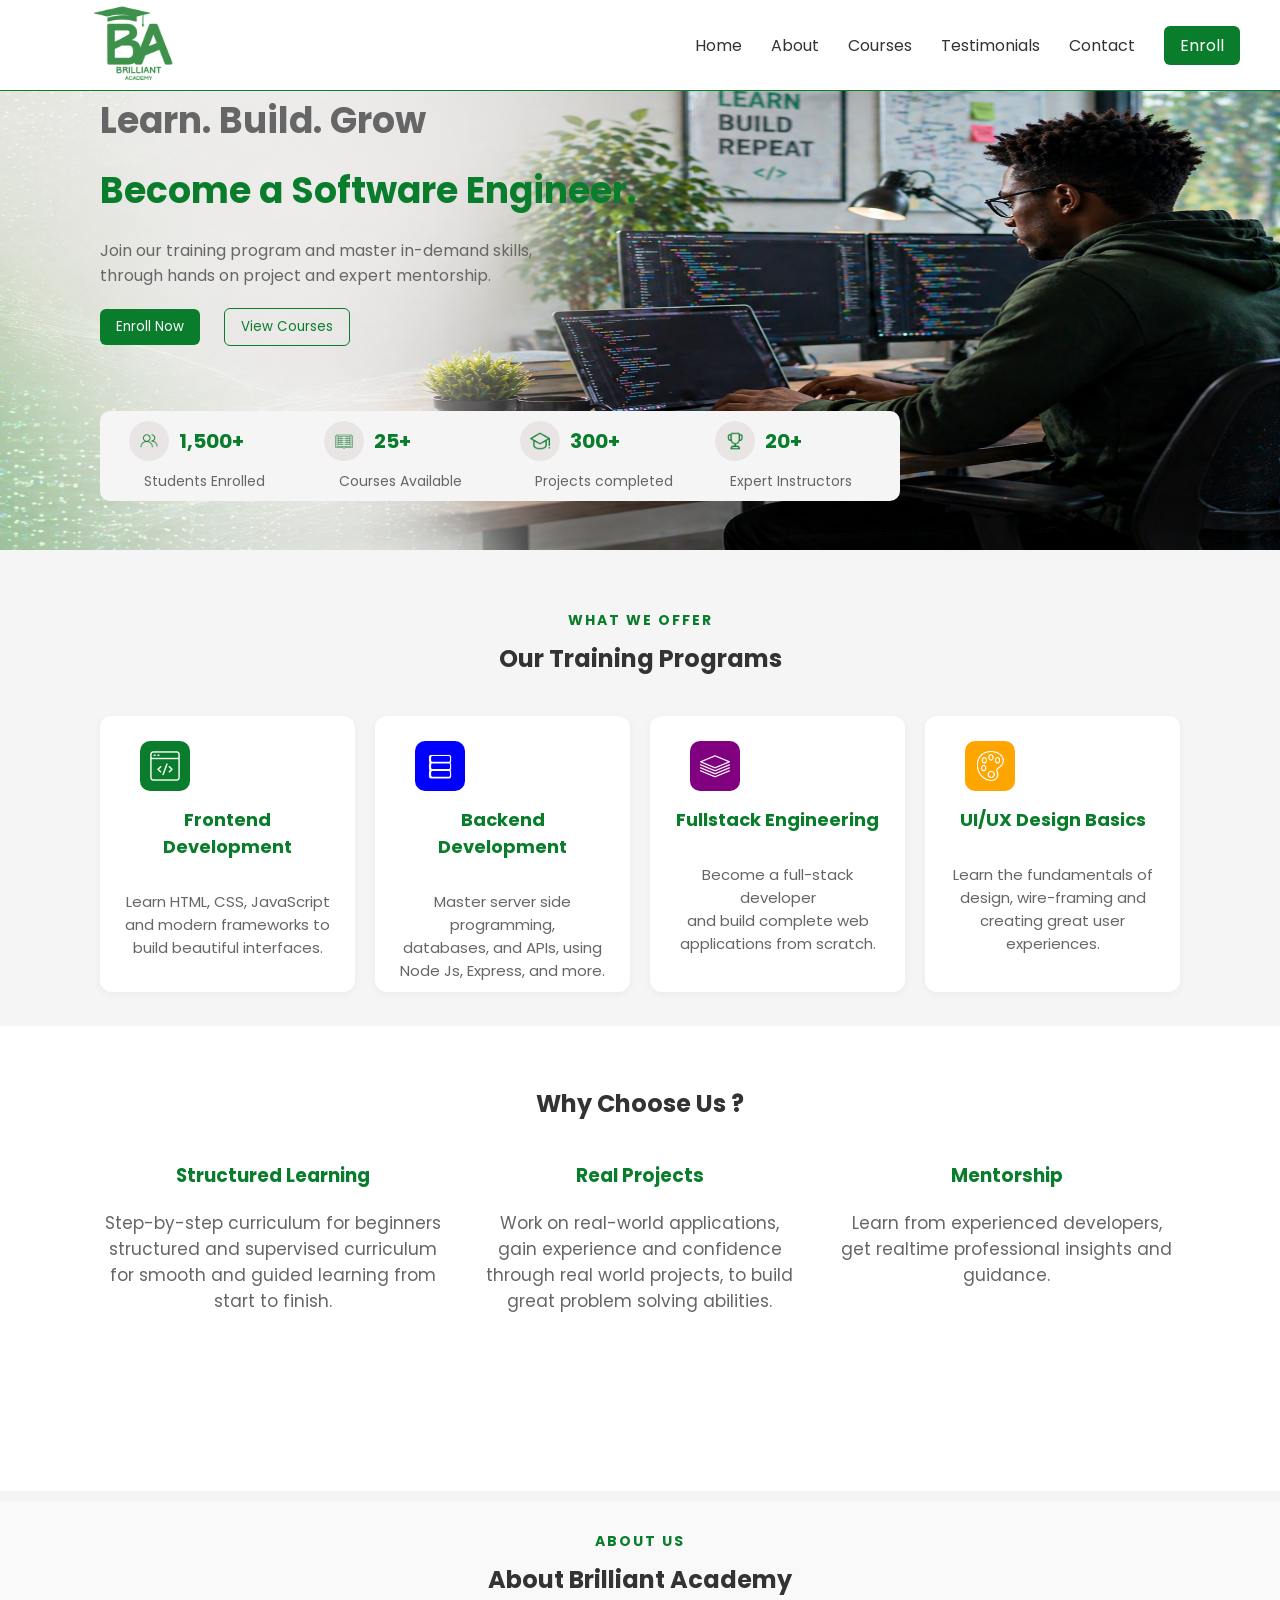
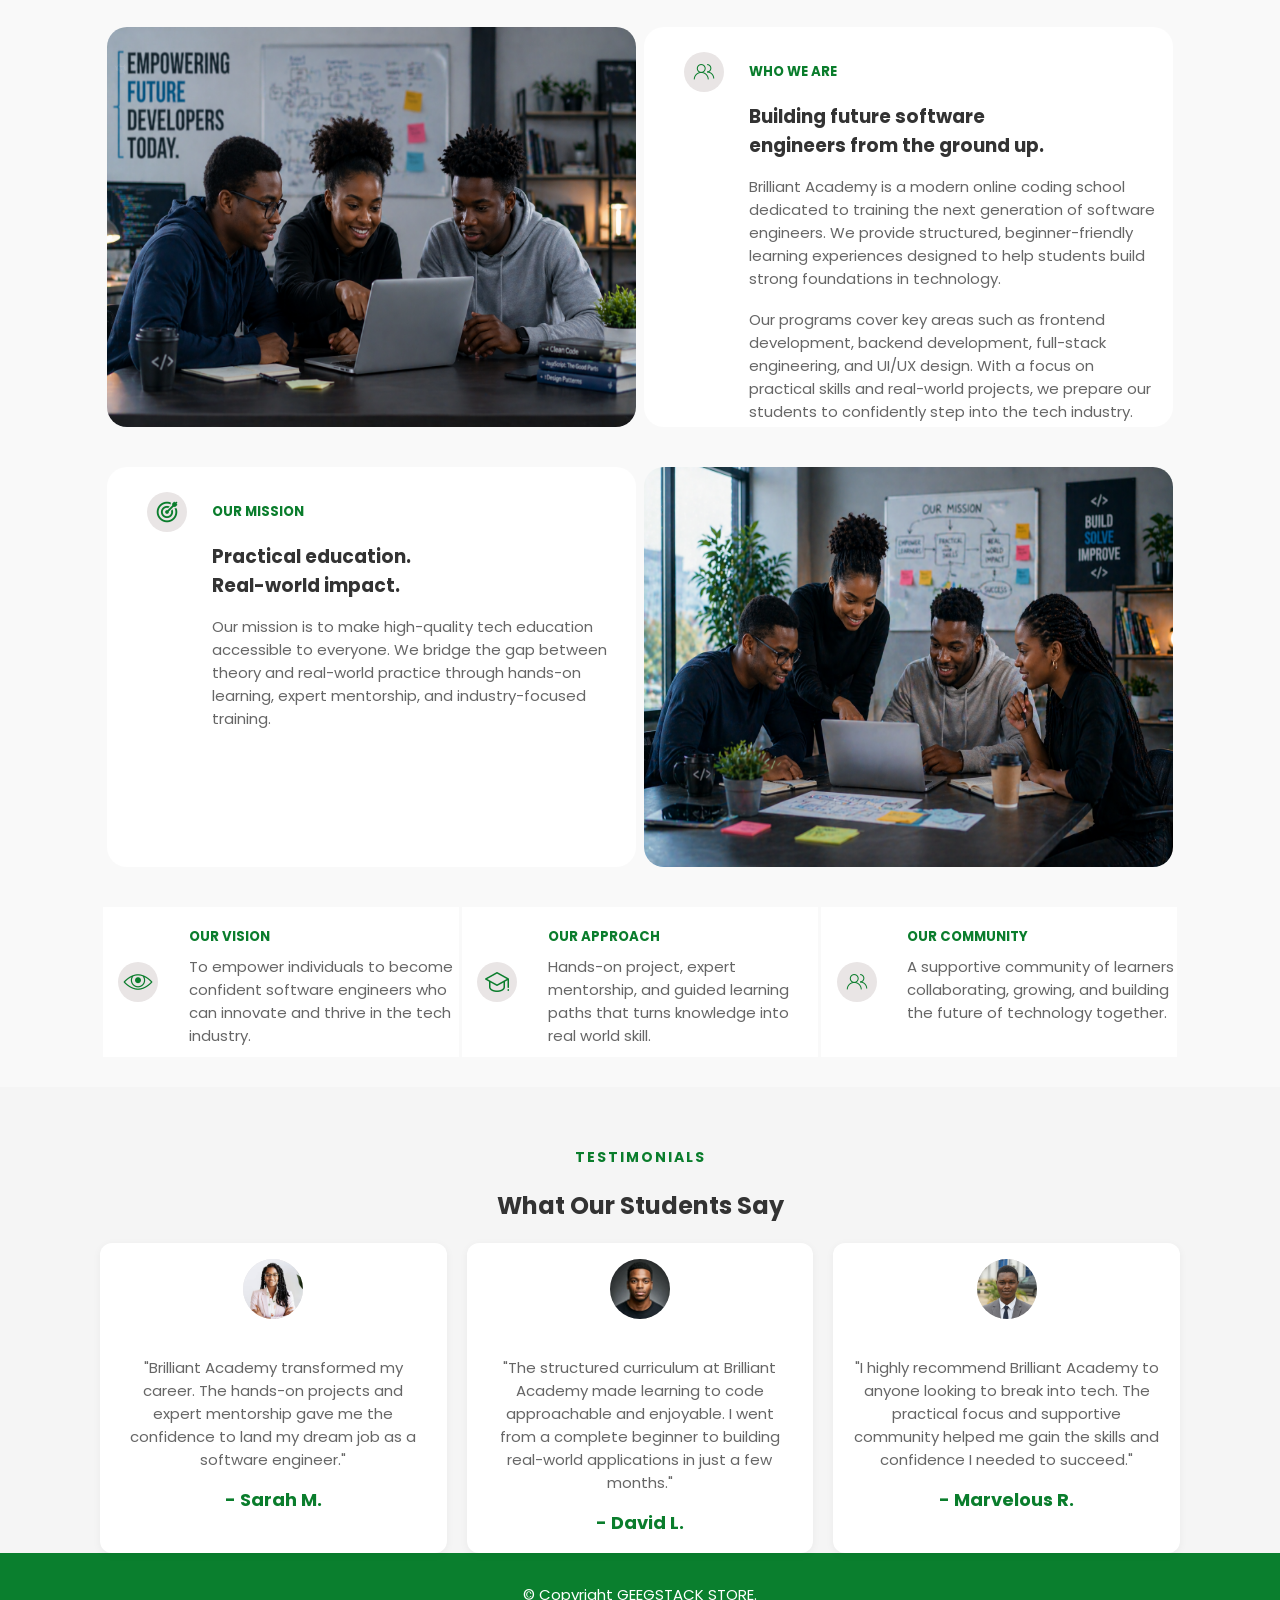
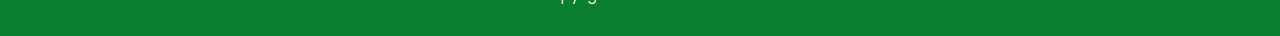
==== commit a38afab8: "Testimonials section completed" ====
--- a/index.html
+++ b/index.html
@@ -16,14 +16,14 @@
 <body>
     <main class="container">
         <!-- Navbar -->
-        <nav class="navbar">
+        <nav id="navbar">
             <div><a href="index.html"><img src="media/Brilliant Academy Logo .png" alt="GeegStack Academy logo"></a>
             </div>
             <div class="nav-links">
                 <a href="index.html">Home</a>
-                <a href="about.html">About</a>
+                <a href="#about">About</a>
                 <a href="courses.html">Courses</a>
-                <a href="#">Testimonials</a>
+                <a href="#testimonials">Testimonials</a>
                 <a href="#">Contact</a>
                 <!-- <button class="btn">Enroll</button> -->
                 <a href="register.html" id="nav-btn">Enroll</a>
@@ -31,7 +31,7 @@
         </nav>
 
         <!-- Hero Section -->
-        <section class="hero">
+        <section id="hero">
             <p class="start">--- Empowering Future Engineers</p>
             <h1 class="head">Learn. Build. Grow</h1>
             <h1 class="head">Become a Software Engineer.</h1>
@@ -135,7 +135,7 @@
                 </div>
         </section>
 
-        <section class="about">
+        <section id="about">
             <h4>ABOUT US</h4>
             <h2>About Brilliant Academy</h2>
 
@@ -234,8 +234,39 @@
             </article>
         </section>
 
-        <section >
-
+        <section id="testimonials">
+            <h4>TESTIMONIALS</h4>
+            <h2>What Our Students Say</h2>
+
+            <div class="grid">
+                <div class="card">
+                    <aside>
+                        <span>
+                            <img src="media/testimonials/sarah.jpg" alt="Sarah M.">
+                        </span>
+                    </aside>
+                    <p>"Brilliant Academy transformed my career. The hands-on projects and expert mentorship gave me the confidence to land my dream job as a software engineer."</p>
+                    <h3>- Sarah M.</h3>
+                </div>
+                <div class="card">
+                    <aside>
+                        <span>
+                            <img src="media/testimonials/david.jpg" alt="Sarah M.">
+                        </span>
+                    </aside>
+                    <p>"The structured curriculum at Brilliant Academy made learning to code approachable and enjoyable. I went from a complete beginner to building real-world applications in just a few months."</p>
+                    <h3>- David L.</h3>
+                </div>
+                <div class="card">
+                    <aside>
+                        <span>
+                            <img src="media/testimonials/marvelous.png" alt="Sarah M.">
+                        </span>
+                    </aside>
+                    <p>"I highly recommend Brilliant Academy to anyone looking to break into tech. The practical focus and supportive community helped me gain the skills and confidence I needed to succeed."</p>
+                    <h3>- Marvelous R.</h3>
+                </div>
+            </div>
         </section>
 
     </main>
--- a/style.css
+++ b/style.css
@@ -12,13 +12,15 @@
 }
 
 /* Navbar */
-.navbar {
+#navbar {
   display: flex;
   justify-content: space-between;
   align-items: center;
   padding: 0 40px;
   background: #fff;
+  width: 100%;
   border-bottom: 1px solid #0a7d2c;
+  position: fixed;
 }
 
 nav div a img {
@@ -62,6 +64,7 @@
 #nav-btn:hover {
   color: black;
 }
+
 .btn-outline {
   padding: 8px 16px;
   border: 1px solid #0a7d2c;
@@ -77,14 +80,14 @@
 }
 
 /* Hero */
-.hero {
+#hero {
   background-image: url("media/hero2.png");
   background-size: 100% 100%;
   padding: 50px 100px;
   height: 550px;
 }
 
-.hero .start {
+#hero .start {
   display: block;
   font-size: 15px;
   color: #0a7d2c;
@@ -93,26 +96,26 @@
   text-transform: uppercase;
 }
 
-.hero .start + h1 {
+#hero .start + h1 {
   /* margin-left: -93px; */
   color: #666;
 }
 
-.hero .head {
+#hero .head {
   font-size: 36px;
   margin-bottom: 15px;
   /* margin-left: 70px; */
   color: #0a7d2c;
 }
 
-.hero .p-tag {
+#hero .p-tag {
   display: block;
   max-width: 600px;
   margin: 20px 20px 20px 0;
   color: #666;
 }
 
-.hero .aside {
+#hero .aside {
   display: flex;
   justify-content: space-evenly;
   width: 800px;
@@ -241,7 +244,7 @@
 }
 
 /* about */
-.about {
+#about {
   display: flex;
   flex-wrap: wrap;
   /* flex-direction: column; */
@@ -260,7 +263,7 @@
   }
 }
 
-.about h2 {
+#about h2 {
   width: 100%;
   display: block;
   text-align: center;
@@ -411,6 +414,68 @@
   }
 }
 
+#testimonials {
+  padding: 60px 100px;
+
+  > h4 {
+    text-align: center;
+    color: #0a7d2c;
+    font-size: 14px;
+    margin-bottom: 10px;
+    letter-spacing: 2px;
+    margin-bottom: 20px;
+  }
+
+  > h2 {
+    text-align: center;
+    margin-bottom: 20px;
+  }
+
+  
+}
+
+.card > p {
+    color: #666;
+    font-size: 15px;
+    margin-top: 30px;
+    /* max-width: 500px; */
+    /* margin: 0 auto; */
+    text-align: center;
+  }
+
+  .card h3 {
+    color: #0a7d2c;
+    margin-bottom: 20px;
+    font-size: 18px;
+    text-align: center;
+    margin-top: 15px;
+  }
+
+  .card aside {
+    display: flex;
+    justify-content: center;
+    align-items: center;
+    width: 100%;
+    height: 25%;
+    /* background-color: red; */
+
+    span {
+      display: flex;
+      justify-content: center;
+      align-items: center;
+      width: 60px;
+      height: 60px;
+      border-radius: 100%;
+      background-color: #e9e5e5;
+
+      img {
+        width: 60px;
+        height: 60px;
+        border-radius: 100%;
+      }
+    }
+  }
+
 footer {
   padding: 30px;
   text-align: center;
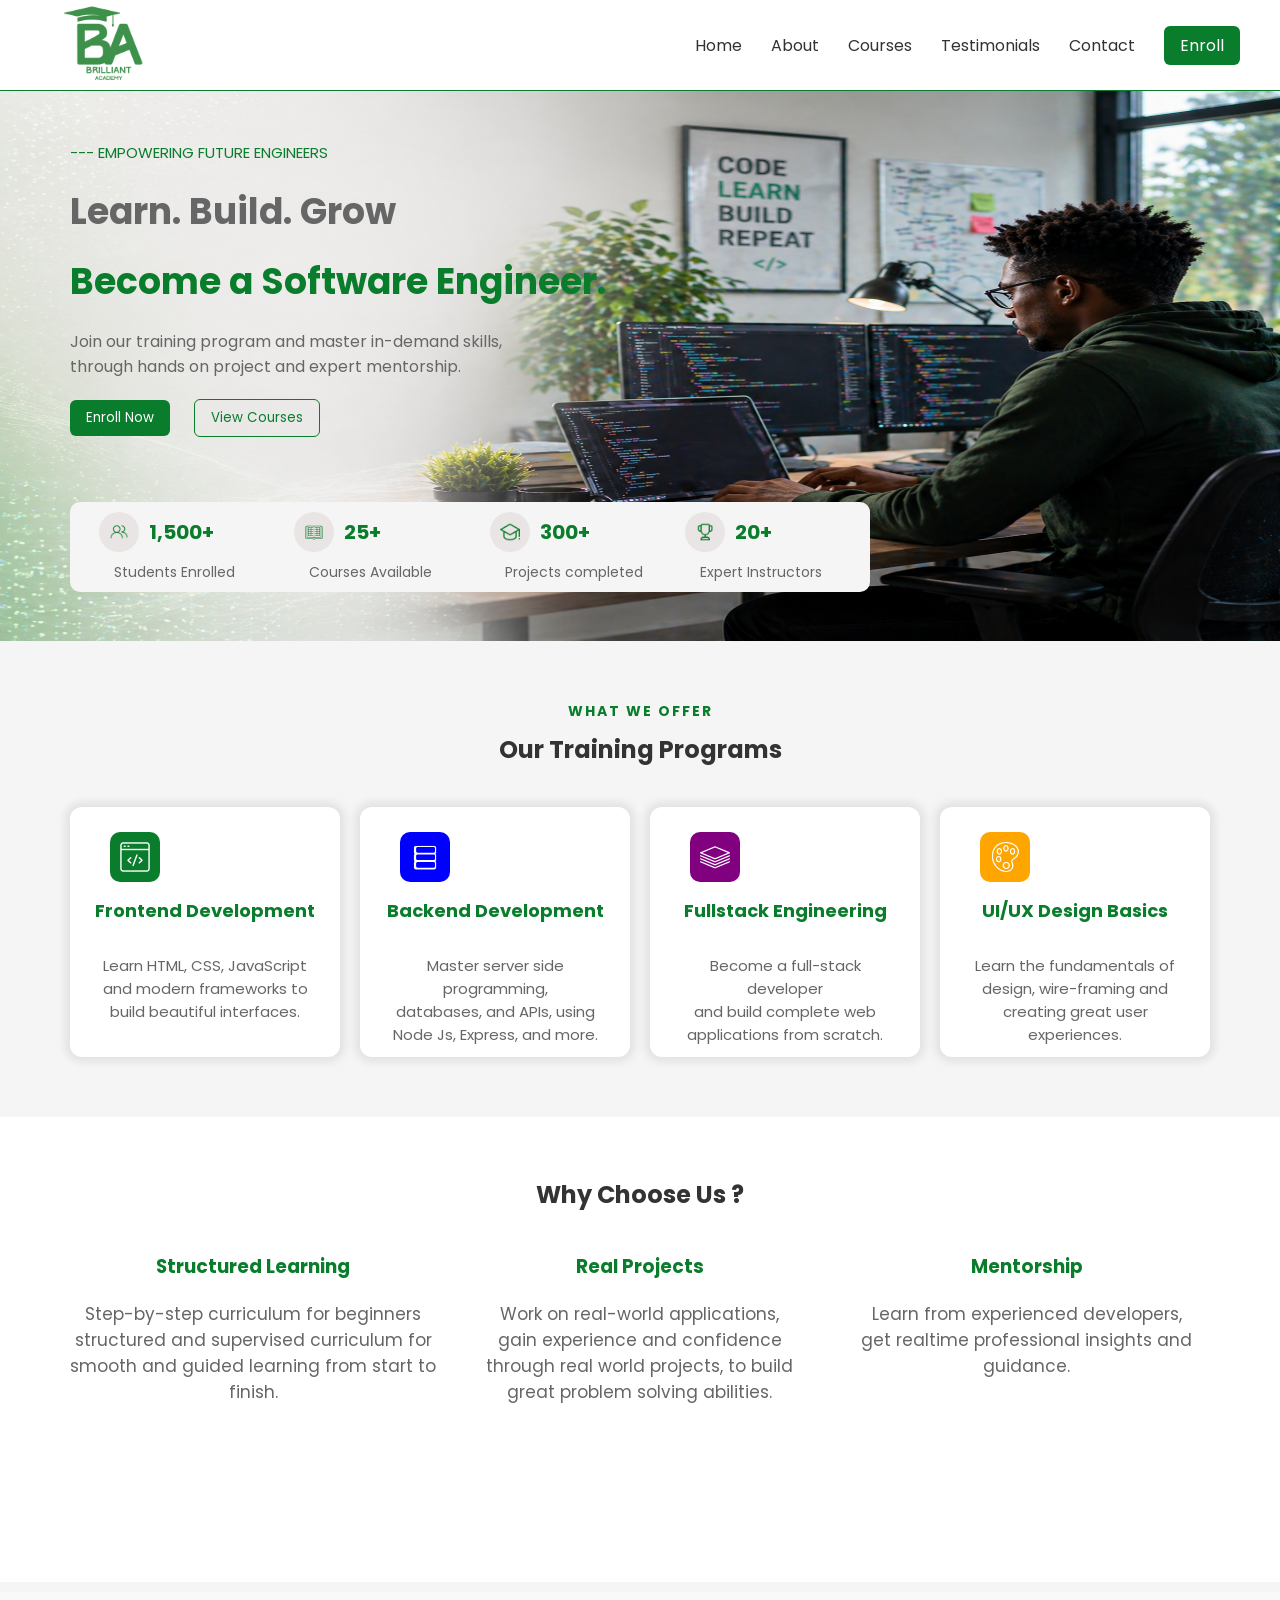
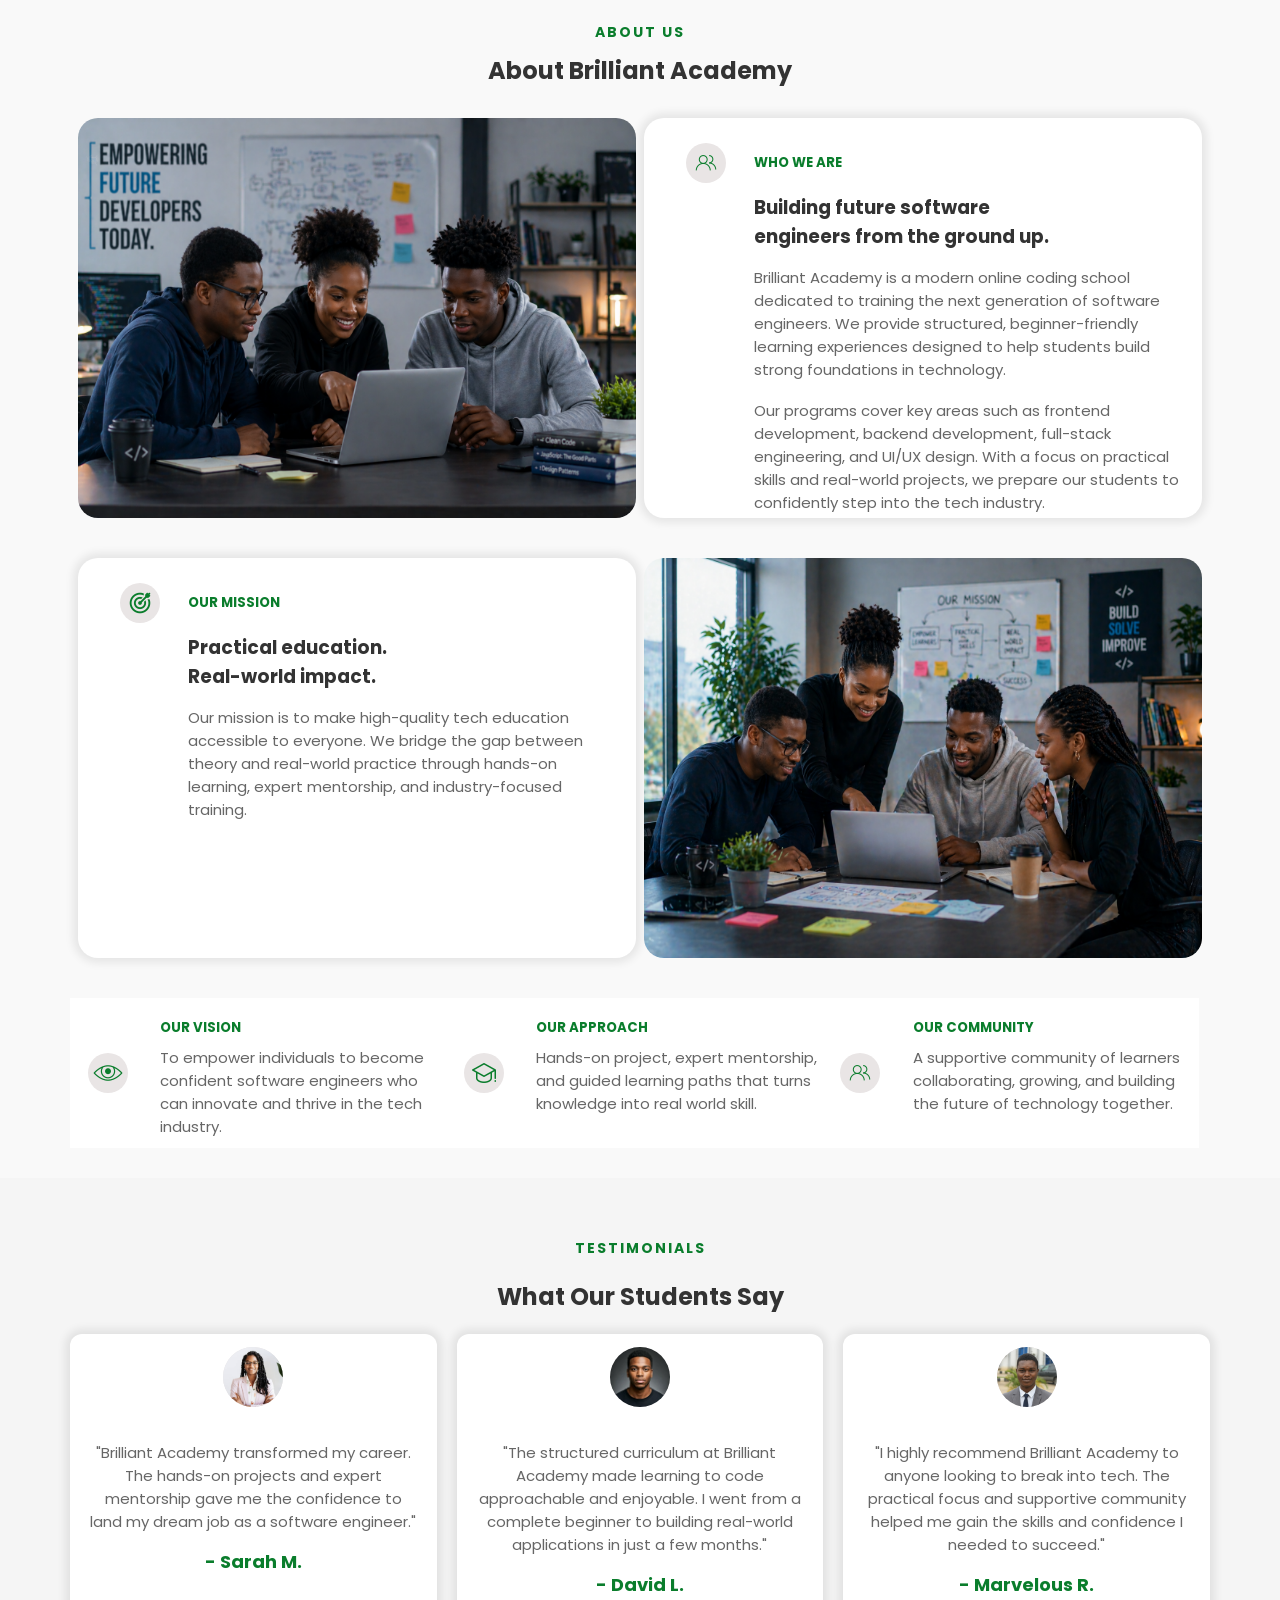
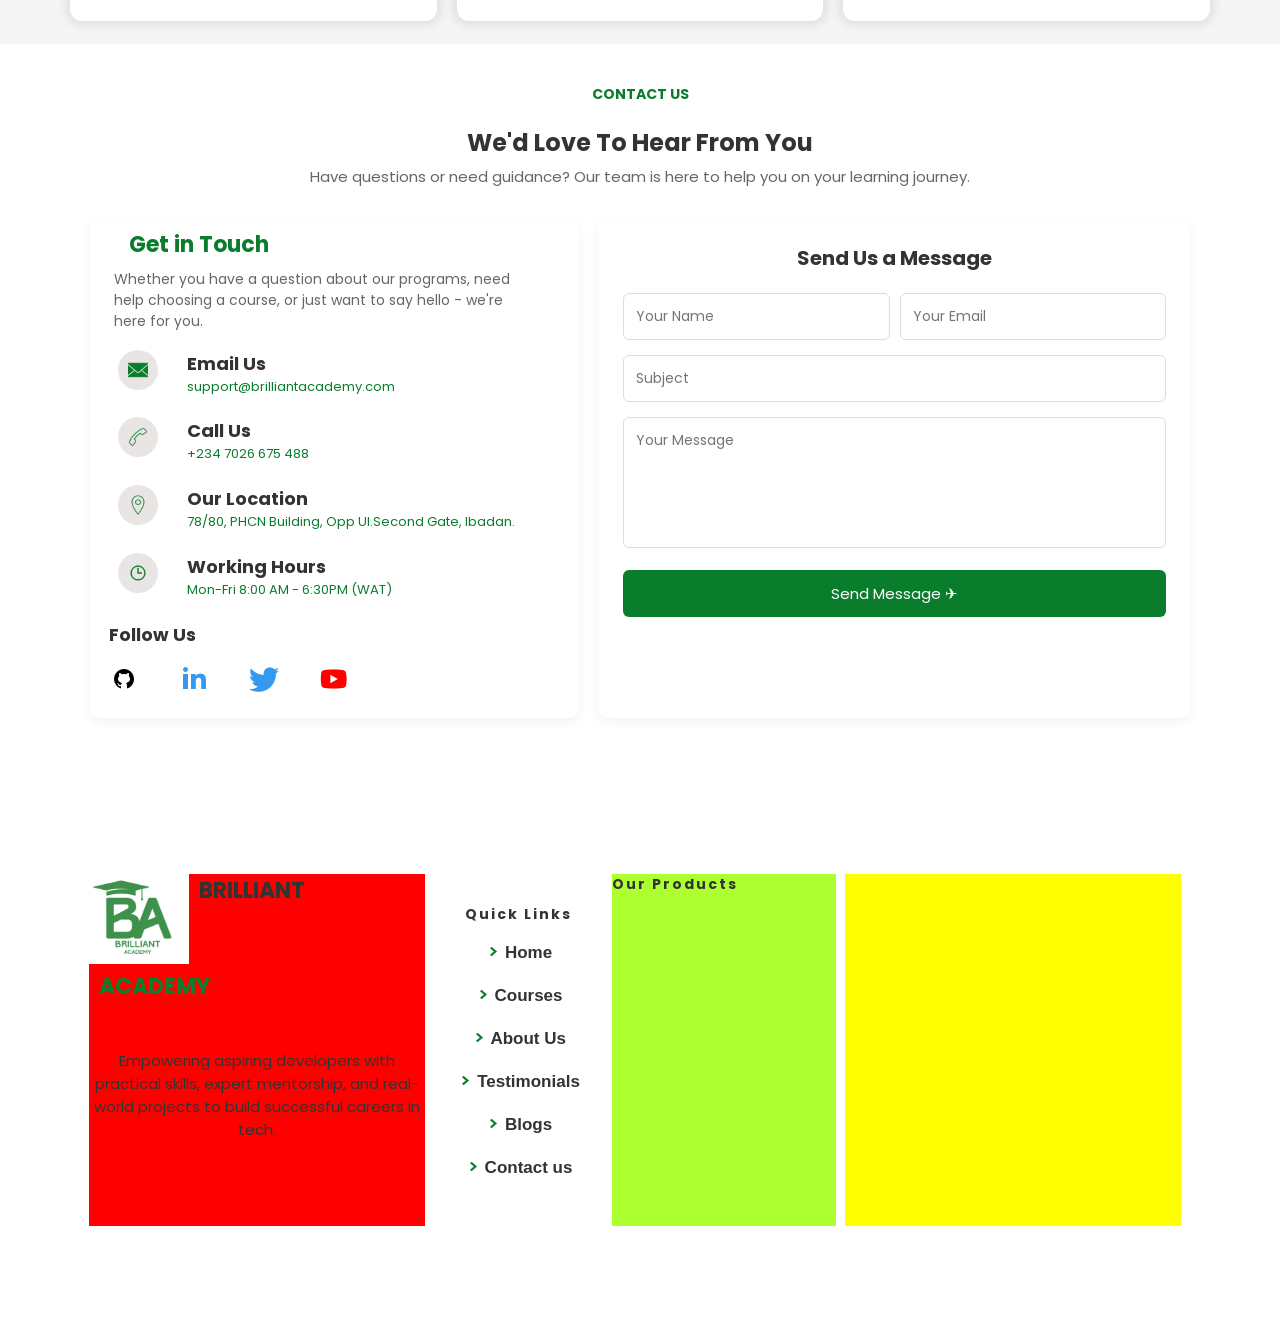
==== commit 3fb71fde: "Contact section completed" ====
--- a/index.html
+++ b/index.html
@@ -160,8 +160,10 @@
                         help students build
                         strong foundations in technology.</p>
 
-                        <p style="margin-top: 18px;">Our programs cover key areas such as frontend development, backend development, full-stack
-                        engineering, and UI/UX design. With a focus on practical skills and real-world projects, we prepare our students to
+                    <p style="margin-top: 18px;">Our programs cover key areas such as frontend development, backend
+                        development, full-stack
+                        engineering, and UI/UX design. With a focus on practical skills and real-world projects, we
+                        prepare our students to
                         confidently step into the tech industry.</p>
                 </aside>
 
@@ -178,8 +180,10 @@
                 <div class="big">
                     <h5>OUR MISSION</h5>
                     <h3>Practical education. <br> Real-world impact.</h3>
-                    <p>Our mission is to make high-quality tech education accessible to everyone. We bridge the gap between theory and
-                    real-world practice through hands-on learning, expert mentorship, and industry-focused training.</p>
+                    <p>Our mission is to make high-quality tech education accessible to everyone. We bridge the gap
+                        between theory and
+                        real-world practice through hands-on learning, expert mentorship, and industry-focused training.
+                    </p>
                 </div>
 
             </div>
@@ -197,9 +201,10 @@
                     </div>
 
                     <aside class="big">
-                    <h5>OUR VISION</h5>
-                    <p>To empower individuals to become confident software engineers who can innovate and thrive in the tech
-                    industry.</p>
+                        <h5>OUR VISION</h5>
+                        <p>To empower individuals to become confident software engineers who can innovate and thrive in
+                            the tech
+                            industry.</p>
                     </aside>
 
                 </div>
@@ -210,11 +215,12 @@
                             <img src="media/icons/graduated-icon.png" alt="Approach icon">
                         </span>
 
-                        
+
                     </div>
                     <aside class="big">
                         <h5>OUR APPROACH</h5>
-                        <p>Hands-on project, expert mentorship, and guided learning paths that turns knowledge into real world skill.</p>
+                        <p>Hands-on project, expert mentorship, and guided learning paths that turns knowledge into real
+                            world skill.</p>
                     </aside>
                 </div>
 
@@ -226,8 +232,9 @@
                     </div>
 
                     <aside class="big">
-                    <h5>OUR COMMUNITY</h5>
-                    <p>A supportive community of learners collaborating, growing, and building the future of technology together.</p>
+                        <h5>OUR COMMUNITY</h5>
+                        <p>A supportive community of learners collaborating, growing, and building the future of
+                            technology together.</p>
                     </aside>
                 </div>
 
@@ -245,7 +252,8 @@
                             <img src="media/testimonials/sarah.jpg" alt="Sarah M.">
                         </span>
                     </aside>
-                    <p>"Brilliant Academy transformed my career. The hands-on projects and expert mentorship gave me the confidence to land my dream job as a software engineer."</p>
+                    <p>"Brilliant Academy transformed my career. The hands-on projects and expert mentorship gave me the
+                        confidence to land my dream job as a software engineer."</p>
                     <h3>- Sarah M.</h3>
                 </div>
                 <div class="card">
@@ -254,7 +262,8 @@
                             <img src="media/testimonials/david.jpg" alt="Sarah M.">
                         </span>
                     </aside>
-                    <p>"The structured curriculum at Brilliant Academy made learning to code approachable and enjoyable. I went from a complete beginner to building real-world applications in just a few months."</p>
+                    <p>"The structured curriculum at Brilliant Academy made learning to code approachable and enjoyable.
+                        I went from a complete beginner to building real-world applications in just a few months."</p>
                     <h3>- David L.</h3>
                 </div>
                 <div class="card">
@@ -263,10 +272,158 @@
                             <img src="media/testimonials/marvelous.png" alt="Sarah M.">
                         </span>
                     </aside>
-                    <p>"I highly recommend Brilliant Academy to anyone looking to break into tech. The practical focus and supportive community helped me gain the skills and confidence I needed to succeed."</p>
+                    <p>"I highly recommend Brilliant Academy to anyone looking to break into tech. The practical focus
+                        and supportive community helped me gain the skills and confidence I needed to succeed."</p>
                     <h3>- Marvelous R.</h3>
                 </div>
             </div>
+        </section>
+
+        <section id="contact">
+            <h4>CONTACT US</h4>
+            <h2>We'd Love To Hear From You</h2>
+            <p>Have questions or need guidance? Our team is here to help you on your learning journey.</p>
+            <div class="contact-child">
+                <div class="touch">
+                    <h3>Get in Touch</h3>
+                    <p>Whether you have a question about our programs, need help choosing a course, or just want to say
+                        hello - we're here for you.</p>
+
+                    <aside>
+                        <span>
+                            <img src="media/icons/email.png" alt="Phone icon">
+                        </span>
+                    </aside>
+                    <article>
+                        <h5>Email Us</h5>
+                        <p style="color: #0a7d2c;">support@brilliantacademy.com </p>
+                    </article>
+                    <aside>
+                        <span>
+                            <img src="media/icons/phone.png" alt="Phone icon">
+                        </span>
+                    </aside>
+                    <article>
+                        <h5>Call Us</h5>
+                        <p style="color: #0a7d2c;"> +234 7026 675 488</p>
+                    </article>
+                    <aside>
+                        <span>
+                            <img src="media/icons/location.png" alt="Phone icon">
+                        </span>
+                    </aside>
+                    <article>
+                        <h5>Our Location</h5>
+                        <p style="color: #0a7d2c;">78/80, PHCN Building, Opp UI.Second Gate, Ibadan. </p>
+                    </article>
+                    <aside>
+                        <span>
+                            <img src="media/icons/clock.png" alt="Phone icon">
+                        </span>
+                    </aside>
+                    <article>
+                        <h5>Working Hours</h5>
+                        <p style="color: #0a7d2c;">Mon-Fri 8:00 AM - 6:30PM (WAT)</p>
+                    </article>
+                    <h5 style="font-size: 18px; margin-left: 20px;">Follow Us</h5>
+                    <div class="socials">
+                        <span>
+                            <a href="#"><img src="media/icons/github.png" alt="Github icon"></a>
+                        </span>
+                        <span>
+                            <a href="#"><img src="media/icons/linkedin.png" alt="LinkedIn icon"></a>
+                        </span>
+                        <span>
+                            <a href="#"><img src="media/icons/twiter.png" alt="Twitter icon"></a>
+                        </span>
+                        <span>
+                            <a href="#"><img src="media/icons/youtube.png" alt="Youtube icon"></a>
+                        </span>
+
+                    </div>
+                </div>
+
+                <div class="contact-form">
+                    <h2>Send Us a Message</h2>
+
+                    <div class="form-row">
+                        <input type="text" placeholder="Your Name">
+                        <input type="email" placeholder="Your Email">
+                    </div>
+
+                    <input type="text" placeholder="Subject" class="full-width">
+
+                    <textarea placeholder="Your Message" rows="5"></textarea>
+
+                    <button class="send-btn">
+                        Send Message ✈
+                    </button>
+                </div>
+            </div>
+
+            <!-- <aside>
+                <article class="second-cont">
+                    <div class="cont-child">
+                        <div class="small-cont">
+                            <span class="span">
+                                <img src="media/icons/vision.png" alt="vision icon">
+                            </span>
+                        </div>
+
+                        <aside class="big-cont">
+                            <h5>OUR VISION</h5>
+                            <p>To empower individuals to become confident software engineers who can innovate and thrive
+                                in
+                                the tech
+                                industry.</p>
+                        </aside>
+
+                    </div>
+
+                    <div class="cont-child">
+                        <div class="small-cont">
+                            <span class="span">
+                                <img src="media/icons/graduated-icon.png" alt="Approach icon">
+                            </span>
+
+
+                        </div>
+                        <aside class="big-cont">
+                            <h5>OUR APPROACH</h5>
+                            <p>Hands-on project, expert mentorship, and guided learning paths that turns knowledge into
+                                real
+                                world skill.</p>
+                        </aside>
+                    </div>
+
+                    <div class="cont-child">
+                        <div class="small-cont">
+                            <span class="span">
+                                <img src="media/icons/users-icon.png" alt="community icon">
+                            </span>
+                        </div>
+
+                        <aside class="big-cont">
+                            <h5>OUR COMMUNITY</h5>
+                            <p>A supportive community of learners collaborating, growing, and building the future of
+                                technology together.</p>
+                        </aside>
+                    <div class="cont-child">
+                        <div class="small-cont">
+                            <span class="span">
+                                <img src="media/icons/users-icon.png" alt="community icon">
+                            </span>
+                        </div>
+
+                        <aside class="big-cont">
+                            <h5>OUR COMMUNITY</h5>
+                            <p>A supportive community of learners collaborating, growing, and building the future of
+                                technology together.</p>
+                        </aside>
+                    </div>
+
+                </article>
+            </aside> -->
         </section>
 
     </main>
@@ -278,7 +435,30 @@
         </h1>
     </aside>
     <footer>
-        <p>&copy; Copyright GEEGSTACK STORE.</P>
+        <div class="footer-text1">
+            <div><a href="index.html"><img src="media/Brilliant Academy Logo .png" alt="GeegStack Academy logo"></a>
+                <h2>BRILLIANT</h2>
+                <h2 style="color: #0a7f2e;">ACADEMY</h2>
+            </div>
+            <p>Empowering aspiring developers with practical skills, expert mentorship, and real-world projects to build
+                successful
+                careers in tech.</p>
+        </div>
+        <div class="footer-text2">
+            <h5>Quick Links</h5>
+            <a href="index.html"><img src="media/icons/arrow.png" alt=""> Home</a>
+            <a href="index.html"><img src="media/icons/arrow.png" alt=""> Courses
+            <a href="index.html"><img src="media/icons/arrow.png" alt=""> About Us</a>
+            <a href="index.html"><img src="media/icons/arrow.png" alt=""> Testimonials</a>
+            <a href="index.html"><img src="media/icons/arrow.png" alt=""> Blogs</a>
+            <a href="index.html"><img src="media/icons/arrow.png" alt=""> Contact us</a>
+        </div>
+        <div class="footer-text3">
+            <h5>Our Products</h5>
+        </div>
+        <div class="footer-text4"></div>
+        <div class="footer-text5"></div>
+        <!-- <p>&copy; Copyright GEEGSTACK STORE.</P> -->
     </footer>
 </body>
 
--- a/style.css
+++ b/style.css
@@ -18,16 +18,15 @@
   align-items: center;
   padding: 0 40px;
   background: #fff;
-  width: 100%;
   border-bottom: 1px solid #0a7d2c;
-  position: fixed;
+  position: sticky;
 }
 
 nav div a img {
   width: 100px;
   height: 90px;
   display: flex;
-  margin-left: 50px;
+  margin-left: 20px;
   border-radius: 10px 10px;
 }
 
@@ -83,7 +82,7 @@
 #hero {
   background-image: url("media/hero2.png");
   background-size: 100% 100%;
-  padding: 50px 100px;
+  padding: 50px 70px;
   height: 550px;
 }
 
@@ -174,7 +173,7 @@
 }
 
 .section {
-  padding: 60px 100px;
+  padding: 60px 70px;
 }
 
 .section h2 {
@@ -187,13 +186,15 @@
   grid-template-columns: repeat(auto-fit, minmax(250px, 1fr));
   height: 250px;
   gap: 20px;
+    /* box-shadow: 0 0 8px 5px rgba(0, 0, 0, 0.08); */
+
 }
 
 .card {
   background: white;
   padding: 10px 20px;
   border-radius: 12px;
-  box-shadow: 0 2px 8px rgba(0, 0, 0, 0.05);
+  box-shadow: 0 0 8px 5px rgba(0, 0, 0, 0.08);
 }
 
 .grid .card .icons {
@@ -248,14 +249,14 @@
   display: flex;
   flex-wrap: wrap;
   /* flex-direction: column; */
-  padding: 30px 100px;
+  padding: 30px 70px;
   justify-content: space-evenly;
   margin-top: 10px;
   background: #f9f9f9;
   /* gap: 50px; */
 
   > h4 {
-    text-align: center;
+    /* text-align: center; */
     color: #0a7d2c;
     font-size: 14px;
     margin-bottom: 10px;
@@ -293,6 +294,10 @@
   border-radius: 20px;
   background-color: white;
   display: flex;
+  /* box-shadow: 0 0 15px 5px rgba(0, 150, 255, 0.5); */
+  /* box-shadow: 0 0 10px 1px rgba(10, 125, 44, 0.5) inset; */
+
+  box-shadow: 0 0 8px 5px rgba(0, 0, 0, 0.08);
 
   .span {
     display: flex;
@@ -352,7 +357,7 @@
   height: 150px;
   width: 100%;
   display: flex;
-  justify-content: space-evenly;
+  /* justify-content: space-evenly; */
   border-radius: 20px;
   /* background-color: #0a7d2c; */
 
@@ -372,18 +377,15 @@
       color: #0a7d2c;
       margin: 15px 0 8px 0;
       text-align: center;
-
-      
-    }
-> p {
-        display: block;
-        color: #666;
-        font-size: 15px;
-        /* text-align: center; */
-        /* max-width: 500px; */
-        margin: 0 auto;
-      }
-
+    }
+    > p {
+      display: block;
+      color: #666;
+      font-size: 15px;
+      /* text-align: center; */
+      /* max-width: 500px; */
+      margin: 0 auto;
+    }
   }
 }
 .child {
@@ -414,8 +416,9 @@
   }
 }
 
+/* testimonials */
 #testimonials {
-  padding: 60px 100px;
+  padding: 60px 70px;
 
   > h4 {
     text-align: center;
@@ -430,58 +433,337 @@
     text-align: center;
     margin-bottom: 20px;
   }
-
-  
 }
 
 .card > p {
-    color: #666;
-    font-size: 15px;
-    margin-top: 30px;
-    /* max-width: 500px; */
-    /* margin: 0 auto; */
-    text-align: center;
-  }
-
-  .card h3 {
-    color: #0a7d2c;
-    margin-bottom: 20px;
-    font-size: 18px;
-    text-align: center;
-    margin-top: 15px;
-  }
-
-  .card aside {
+  color: #666;
+  font-size: 15px;
+  margin-top: 30px;
+  text-align: center;
+}
+
+.card h3 {
+  color: #0a7d2c;
+  margin-bottom: 20px;
+  font-size: 18px;
+  text-align: center;
+  margin-top: 15px;
+}
+
+.card aside {
+  display: flex;
+  justify-content: center;
+  align-items: center;
+  width: 100%;
+  height: 25%;
+  /* background-color: red; */
+
+  span {
     display: flex;
     justify-content: center;
     align-items: center;
-    width: 100%;
-    height: 25%;
-    /* background-color: red; */
-
-    span {
-      display: flex;
-      justify-content: center;
-      align-items: center;
+    width: 60px;
+    height: 60px;
+    border-radius: 100%;
+    background-color: #e9e5e5;
+
+    img {
       width: 60px;
       height: 60px;
       border-radius: 100%;
-      background-color: #e9e5e5;
+    }
+  }
+}
+
+/* contact */
+#contact {
+  text-align: center;
+  height: 800px;
+  padding: 20px 70px 50px 70px;
+  background-color: #fff;
+
+  > h4 {
+    text-align: center;
+    display: block;
+    color: #0a7d2c;
+    margin-bottom: 20px auto;
+    font-size: 14px;
+    margin: 20px;
+  }
+
+  > h2 {
+    margin-bottom: 5px;
+  }
+
+  > p {
+    color: #666;
+    font-size: 15px;
+    margin-bottom: 30px;
+  }
+
+  .contact-child {
+    display: flex;
+    flex-wrap: wrap;
+    justify-content: space-evenly;
+
+    > .touch {
+      width: 43%;
+      background-color: white;
+      margin-bottom: 30px;
+      height: 500px;
+      box-shadow: 0 4px 12px rgba(0, 0, 0, 0.05);
+      /* border: 0.2px solid #f5f5f5; */
+      border-radius: 10px;
+      display: flex;
+      flex-wrap: wrap;
+      /* justify-content: space-evenly; */
+      align-items: flex-start;
+      text-align: start;
+
+      > h3 {
+        /* color: white; */
+        font-size: 22px;
+        margin: 10px 0 5px 40px;
+        text-align: left;
+        /* margin-bottom: 10px; */
+        text-align: left;
+        color: #0a7d2c;
+      }
+
+      > p {
+        color: #666;
+        /* font-size: 15px; */
+        margin-bottom: 15px;
+        font-size: 14px;
+        /* margin: 0 auto; */
+        text-align: left;
+        max-width: 400px;
+        margin-left: 25px;
+      }
+
+      aside {
+        display: flex;
+        justify-content: center;
+        /* align-items: center; */
+        width: 20%;
+        height: 13%;
+
+        span {
+          display: flex;
+          justify-content: center;
+          align-items: center;
+          width: 40px;
+          height: 40px;
+          background-color: #e9e5e5;
+          border-radius: 100%;
+
+          img {
+            width: 20px;
+            height: 20px;
+          }
+        }
+      }
+
+      > .socials {
+        display: flex;
+        justify-content: flex-start;
+
+        align-items: center;
+        width: 100%;
+        height: 13%;
+        /* background-color: red; */
+
+        span {
+          display: flex;
+          justify-content: center;
+          align-items: center;
+          margin: 15px;
+          width: 40px;
+          height: 40px;
+          /* background-color: #e9e5e5; */
+          border-radius: 100%;
+        }
+      }
+
+      article {
+        text-align: start;
+        width: 80%;
+        height: 13%;
+        align-items: center;
+
+        h5 {
+          font-size: 18px;
+        }
+
+        p {
+          color: #666;
+          font-size: 13px;
+        }
+      }
+    }
+
+    + h5 {
+      font-size: 18px;
+      margin-left: 20px;
+    }
+  }
+}
+
+.contact-form {
+  background: #fff;
+  padding: 25px;
+  border-radius: 12px;
+  width: 52%;
+  height: 500px;
+  box-shadow: 0 4px 12px rgba(0, 0, 0, 0.05);
+}
+
+.contact-form h2 {
+  margin-bottom: 20px;
+  font-size: 20px;
+}
+.form-row {
+  display: flex;
+  gap: 10px;
+  margin-bottom: 15px;
+}
+
+.form-row input {
+  flex: 1;
+}
+
+.contact-form input,
+.contact-form textarea {
+  width: 100%;
+  padding: 12px;
+  border: 1px solid #ddd;
+  border-radius: 6px;
+  font-size: 14px;
+  outline: none;
+}
+
+.full-width {
+  margin-bottom: 15px;
+}
+
+textarea {
+  margin-bottom: 15px;
+  resize: none;
+}
+
+.send-btn {
+  width: 100%;
+  padding: 12px;
+  background: #0a7d2c;
+  color: white;
+  border: none;
+  border-radius: 6px;
+  font-size: 15px;
+  cursor: pointer;
+}
+
+.send-btn:hover {
+  background: #096b25;
+}
+
+
+
+footer {
+  display: flex;
+  justify-content: space-evenly;
+  height: 500px;
+  padding: 30px 80px;
+  text-align: center;
+  background-color: white;
+  font-size: 15px;
+
+  > .footer-text1 {
+    display: flex;
+    flex-wrap: wrap;
+    width: 30%;
+    height: 80%;
+    background-color: red;
+
+    > div {
+      display: flex;
+      flex-wrap: wrap;
+      /* justify-content: center;
+      align-items: center; */
+      width: 100%;
+      height: 90px;
 
       img {
-        width: 60px;
-        height: 60px;
-        border-radius: 100%;
+        width: 100px;
+        height: 90px;
       }
-    }
-  }
-
-footer {
-  padding: 30px;
-  text-align: center;
-  background-color: #0a7f2e;
-  color: white;
-  font-size: 15px;
+
+      > h2 {
+        font-size: 22px;
+        margin-left: 10px;
+        /* letter-spacing: 3px; */
+        /* color: white; */
+        /* margin: 20px 10px; */
+      }
+
+      > p {
+        width: 100%;
+        /* color: white; */
+        font-size: 15px;
+      }
+    }
+  }
+
+  > .footer-text2 {
+    /* display: flex; */
+    width: 15%;
+    height: 80%;
+    /* background-color: blue; */
+
+    > h5 {
+      display: block;
+      font-size: 14px;
+      margin-bottom: 10px;
+      letter-spacing: 2px;
+      margin-top: 30px;
+    }
+
+    > a {
+      text-decoration: none;
+      display: block;
+      color: #333;
+      margin-bottom: 15px;
+      font-size: 17px;
+      font-weight: 600;
+
+      img {
+        width: 15px;
+        height: 13px;
+        margin-top: 10px;
+      }
+    }
+  }
+
+
+  > .footer-text3 {
+    display: flex;
+    width: 20%;
+    height: 80%;
+    background-color: greenyellow;
+
+    h5 {
+      display: block;
+      font-size: 14px;
+      margin-bottom: 10px;
+      letter-spacing: 2px;
+    }
+  }
+
+  > .footer-text4 {
+    display: flex;
+    width: 30%;
+    height: 80%;
+    background-color: yellow;
+  }
 }
 
 .mobile {
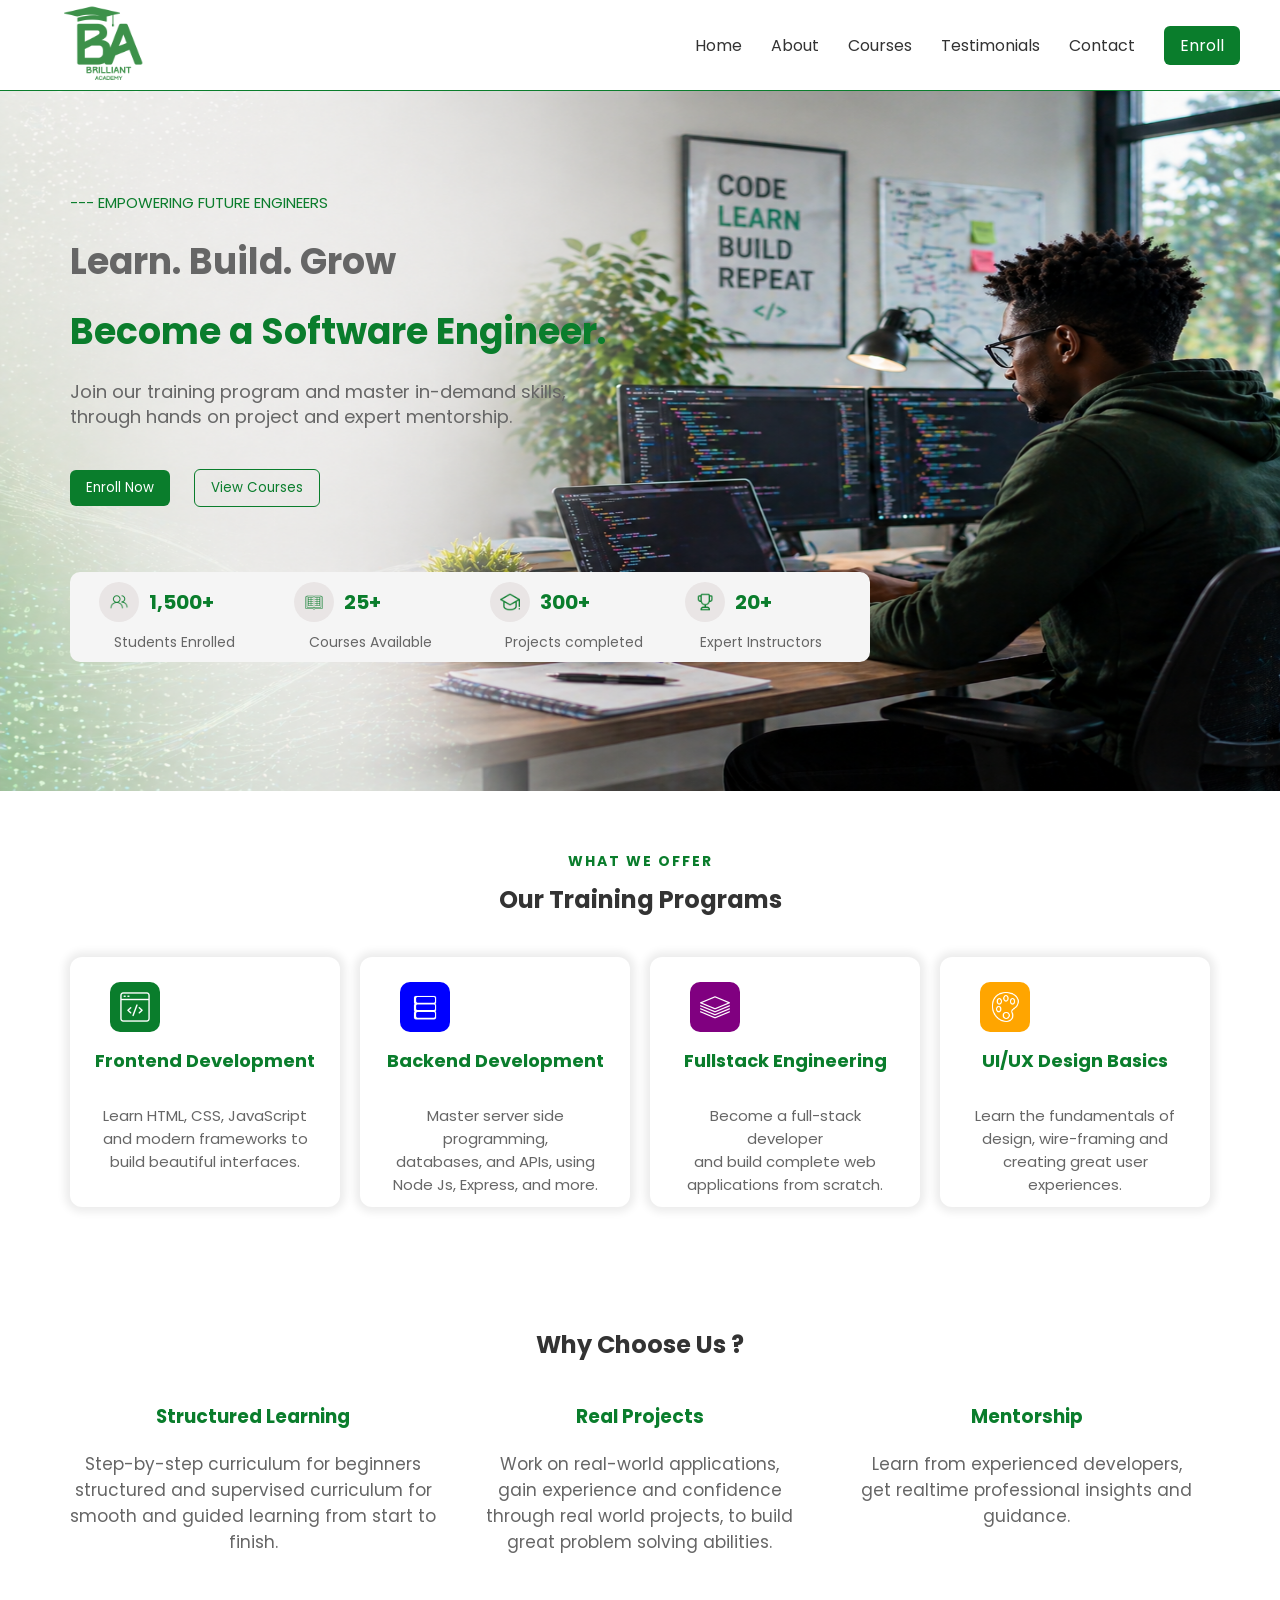
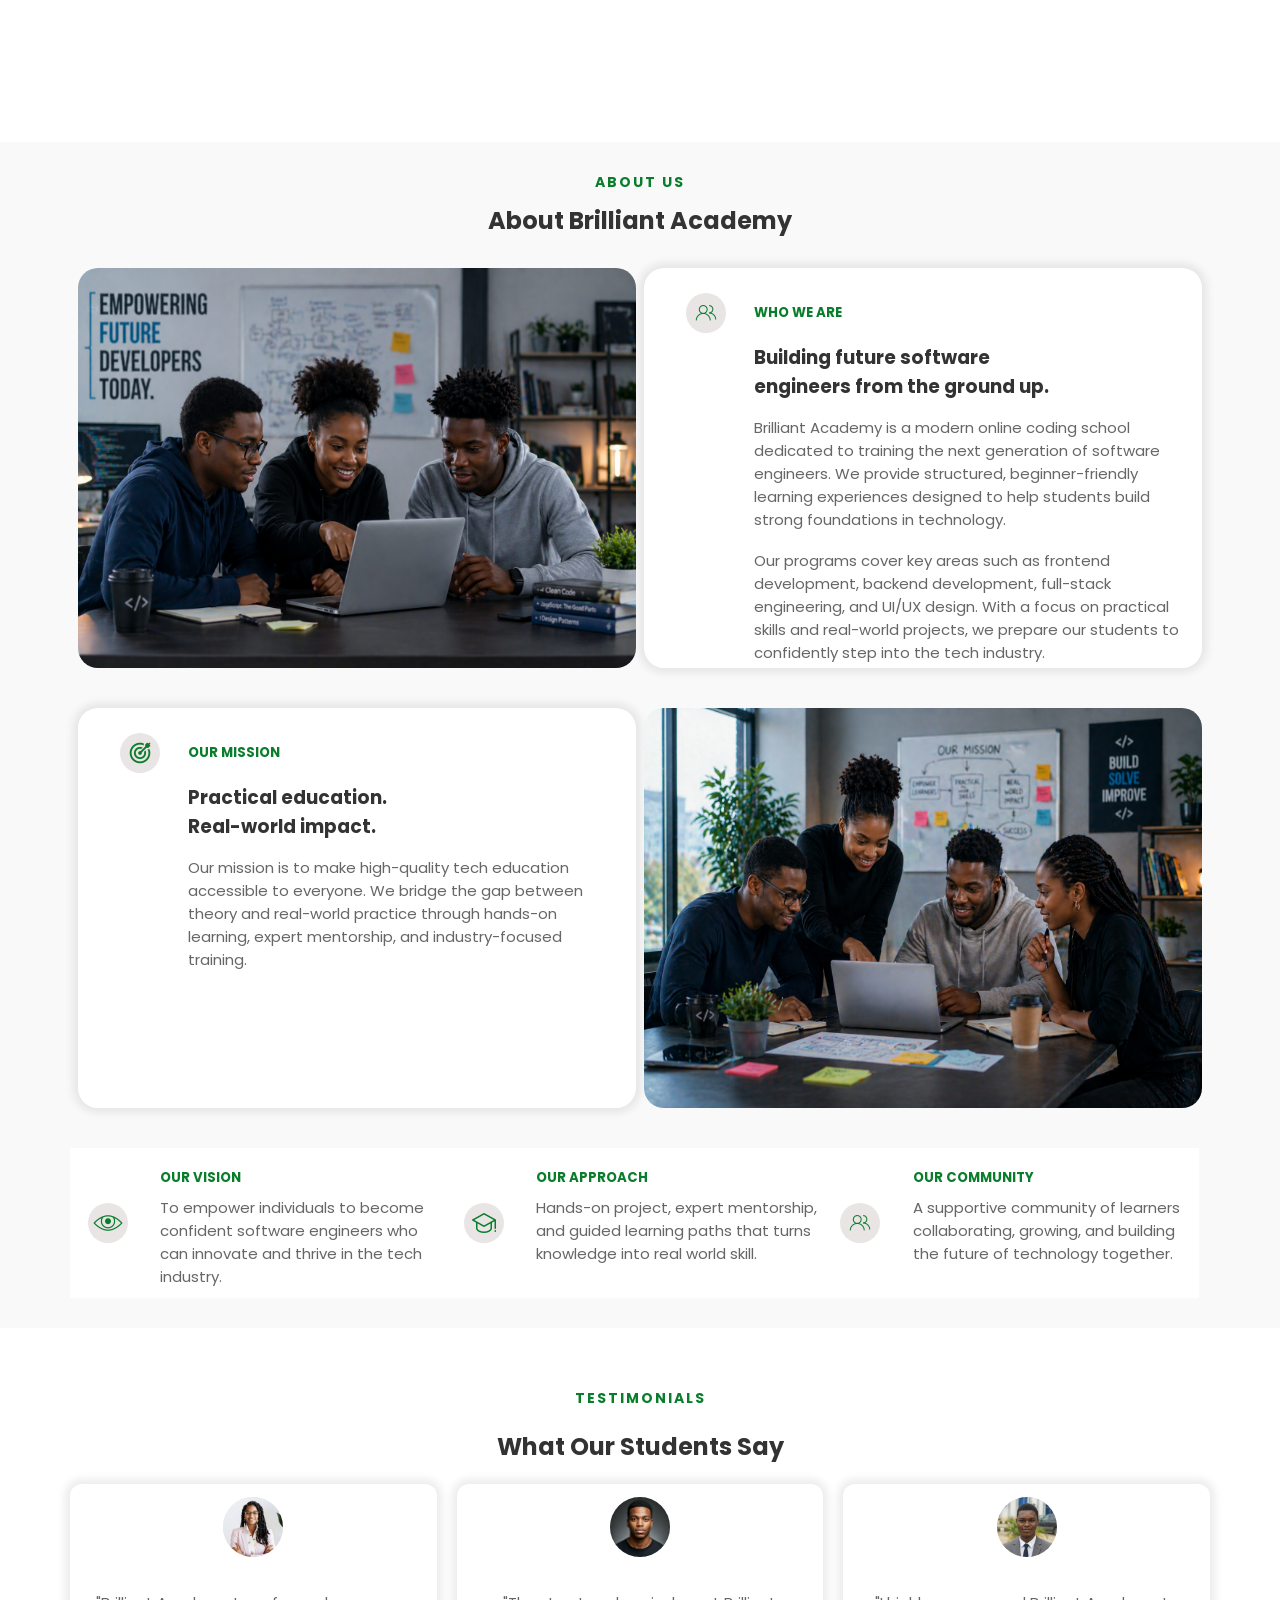
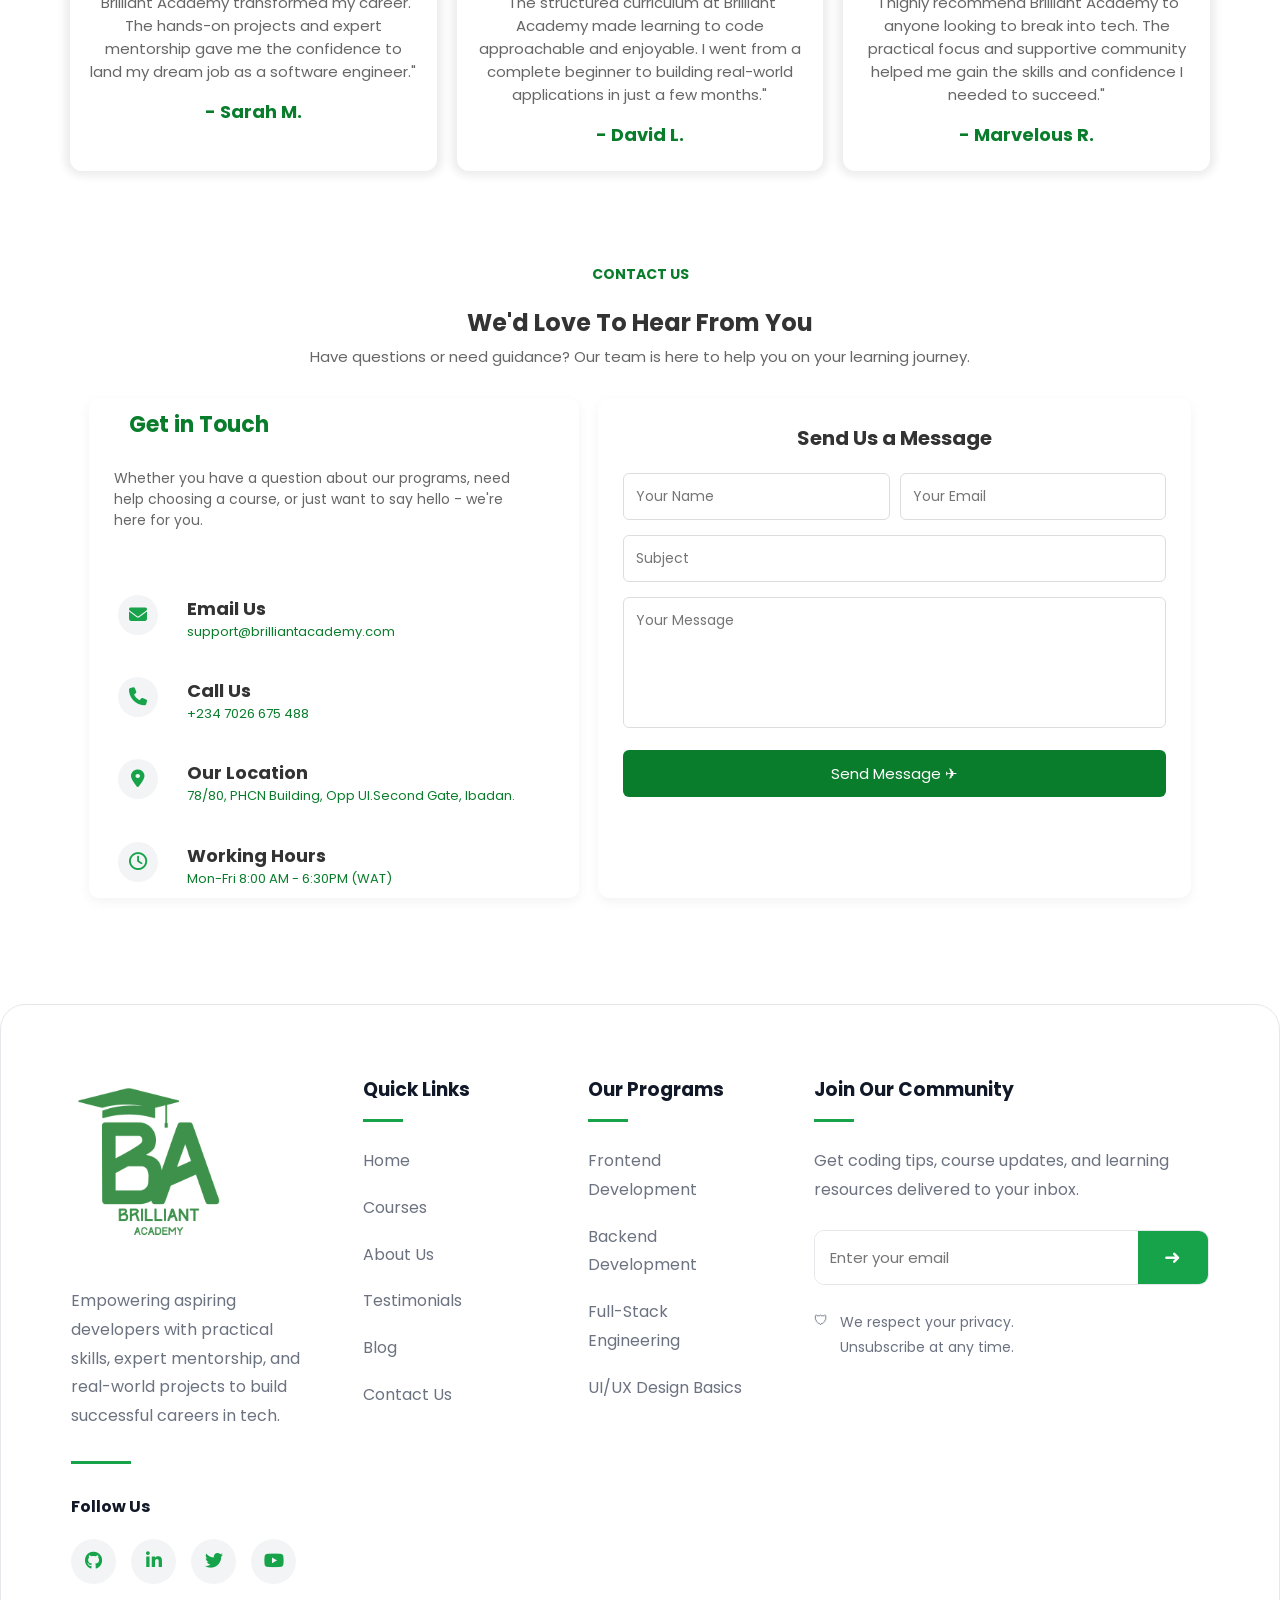
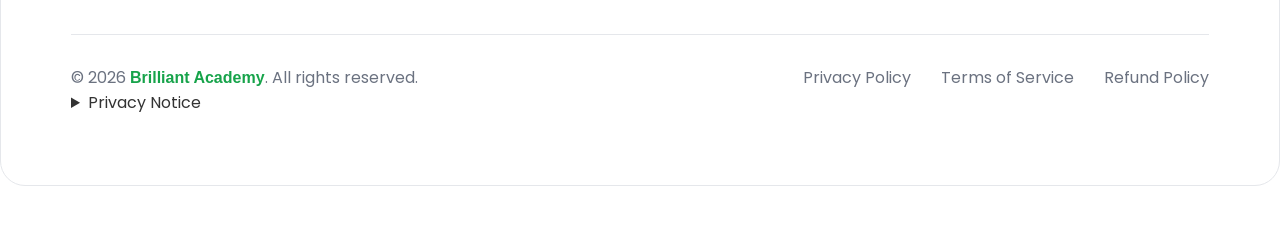
==== commit 4b76551f: "Footer completed" ====
--- a/index.html
+++ b/index.html
@@ -4,12 +4,14 @@
 <head>
     <meta charset="UTF-8">
     <meta name="viewport" content="width=device-width, initial-scale=1.0">
-    <title>GeegStack Academy</title>
+    <title>Brilliant Academy</title>
     <link rel="stylesheet" href="style.css">
     <link rel="icon" type="image/x-icon" href="media/icons/ba-favicon.ico">
+    <link rel="stylesheet" href="https://cdnjs.cloudflare.com/ajax/libs/font-awesome/6.5.1/css/all.min.css">
 
 
     <link href="https://fonts.googleapis.com/css2?family=Poppins:wght@300;400;600;700&display=swap" rel="stylesheet">
+    <link rel="stylesheet" href="navbar.css">
 
 </head>
 
@@ -17,14 +19,14 @@
     <main class="container">
         <!-- Navbar -->
         <nav id="navbar">
-            <div><a href="index.html"><img src="media/Brilliant Academy Logo .png" alt="GeegStack Academy logo"></a>
+            <div><a href="index.html"><img src="media/Brilliant Academy Logo .png" alt="Brilliant Academy logo"></a>
             </div>
             <div class="nav-links">
                 <a href="index.html">Home</a>
                 <a href="#about">About</a>
                 <a href="courses.html">Courses</a>
                 <a href="#testimonials">Testimonials</a>
-                <a href="#">Contact</a>
+                <a href="#contact">Contact</a>
                 <!-- <button class="btn">Enroll</button> -->
                 <a href="register.html" id="nav-btn">Enroll</a>
             </div>
@@ -160,11 +162,8 @@
                         help students build
                         strong foundations in technology.</p>
 
-                    <p style="margin-top: 18px;">Our programs cover key areas such as frontend development, backend
-                        development, full-stack
-                        engineering, and UI/UX design. With a focus on practical skills and real-world projects, we
-                        prepare our students to
-                        confidently step into the tech industry.</p>
+                    <p style="margin-top: 18px;"> Our programs cover key areas such as frontend development, backend
+                        development, full-stack engineering, and UI/UX design. With a focus on practical skills and real-world projects, we prepare our students to confidently step into the tech industry.</p>
                 </aside>
 
             </div>
@@ -289,44 +288,71 @@
                     <p>Whether you have a question about our programs, need help choosing a course, or just want to say
                         hello - we're here for you.</p>
 
-                    <aside>
-                        <span>
-                            <img src="media/icons/email.png" alt="Phone icon">
+                        <div class="contacts">
+                            <aside>
+                        <span>
+                            <i class="fa-solid fa-envelope"></i>
                         </span>
                     </aside>
                     <article>
                         <h5>Email Us</h5>
                         <p style="color: #0a7d2c;">support@brilliantacademy.com </p>
                     </article>
-                    <aside>
-                        <span>
-                            <img src="media/icons/phone.png" alt="Phone icon">
+                        </div>
+                    
+                    
+
+                    <div class="contacts">
+                        <aside>
+                        <span>
+                            <i class="fa-solid fa-phone" style="color: #16a34a;"></i>
                         </span>
                     </aside>
                     <article>
                         <h5>Call Us</h5>
                         <p style="color: #0a7d2c;"> +234 7026 675 488</p>
                     </article>
-                    <aside>
-                        <span>
-                            <img src="media/icons/location.png" alt="Phone icon">
+                    </div>
+
+
+                    
+
+                    <div class="contacts">
+                        <aside>
+                        <span >
+                            <i class="fa-solid fa-location-dot" style="color: #16a34a;"></i>
                         </span>
                     </aside>
                     <article>
                         <h5>Our Location</h5>
                         <p style="color: #0a7d2c;">78/80, PHCN Building, Opp UI.Second Gate, Ibadan. </p>
                     </article>
+                    </div>
+
+                    
+
+                    <div class="contacts">
                     <aside>
                         <span>
-                            <img src="media/icons/clock.png" alt="Phone icon">
+                            <i class="fa-regular fa-clock" style="color: #16a34a;"></i>
                         </span>
                     </aside>
                     <article>
                         <h5>Working Hours</h5>
                         <p style="color: #0a7d2c;">Mon-Fri 8:00 AM - 6:30PM (WAT)</p>
                     </article>
-                    <h5 style="font-size: 18px; margin-left: 20px;">Follow Us</h5>
-                    <div class="socials">
+                    </div>
+
+                    <!-- <h4 style="font-size: 18px; margin-left: 20px; margin-top: 10px;">Follow Us</h4> -->
+                    <!-- <h4>Follow Us</h4> -->
+
+            <!-- <div class="social-icons" style="margin-left: 70px;">
+                <a href="#"><i class="fab fa-github"></i></a>
+                <a href="#"><i class="fab fa-linkedin-in"></i></a>
+                <a href="#"><i class="fab fa-twitter"></i></a>
+                <a href="#"><i class="fab fa-youtube"></i></a>
+            </div> -->
+                    <!-- <div class="socials">
                         <span>
                             <a href="#"><img src="media/icons/github.png" alt="Github icon"></a>
                         </span>
@@ -340,7 +366,7 @@
                             <a href="#"><img src="media/icons/youtube.png" alt="Youtube icon"></a>
                         </span>
 
-                    </div>
+                    </div> -->
                 </div>
 
                 <div class="contact-form">
@@ -356,110 +382,174 @@
                     <textarea placeholder="Your Message" rows="5"></textarea>
 
                     <button class="send-btn">
-                        Send Message ✈
+                        Send Message ✈ 
                     </button>
                 </div>
             </div>
 
-            <!-- <aside>
-                <article class="second-cont">
-                    <div class="cont-child">
-                        <div class="small-cont">
-                            <span class="span">
-                                <img src="media/icons/vision.png" alt="vision icon">
-                            </span>
-                        </div>
-
-                        <aside class="big-cont">
-                            <h5>OUR VISION</h5>
-                            <p>To empower individuals to become confident software engineers who can innovate and thrive
-                                in
-                                the tech
-                                industry.</p>
-                        </aside>
-
-                    </div>
-
-                    <div class="cont-child">
-                        <div class="small-cont">
-                            <span class="span">
-                                <img src="media/icons/graduated-icon.png" alt="Approach icon">
-                            </span>
-
-
-                        </div>
-                        <aside class="big-cont">
-                            <h5>OUR APPROACH</h5>
-                            <p>Hands-on project, expert mentorship, and guided learning paths that turns knowledge into
-                                real
-                                world skill.</p>
-                        </aside>
-                    </div>
-
-                    <div class="cont-child">
-                        <div class="small-cont">
-                            <span class="span">
-                                <img src="media/icons/users-icon.png" alt="community icon">
-                            </span>
-                        </div>
-
-                        <aside class="big-cont">
-                            <h5>OUR COMMUNITY</h5>
-                            <p>A supportive community of learners collaborating, growing, and building the future of
-                                technology together.</p>
-                        </aside>
-                    <div class="cont-child">
-                        <div class="small-cont">
-                            <span class="span">
-                                <img src="media/icons/users-icon.png" alt="community icon">
-                            </span>
-                        </div>
-
-                        <aside class="big-cont">
-                            <h5>OUR COMMUNITY</h5>
-                            <p>A supportive community of learners collaborating, growing, and building the future of
-                                technology together.</p>
-                        </aside>
-                    </div>
-
-                </article>
-            </aside> -->
+
         </section>
 
     </main>
 
+    <!-- <footer>
+
+        <div class="footer">
+            <div class="footer-text1">
+                <div><a href="index.html"><img src="media/Brilliant Academy Logo .png" alt="GeegStack Academy logo"></a>
+                    <h2>BRILLIANT</h2>
+                    <h2 style="color: #0a7f2e;">ACADEMY</h2>
+                </div>
+                <p>Empowering aspiring developers with <br>practical skills, expert mentorship, <br>and real-world
+                    projects to build <br> successful
+                    careers in tech.</p>
+            </div>
+            <div class="footer-text2">
+                <h5>Quick Links</h5>
+                <a href="index.html"><img src="media/icons/arrow.png" alt=""> Home</a>
+                <a href="index.html"><img src="media/icons/arrow.png" alt=""> Courses
+                    <a href="index.html"><img src="media/icons/arrow.png" alt=""> About Us</a>
+                    <a href="index.html"><img src="media/icons/arrow.png" alt=""> Testimonials</a>
+                    <a href="index.html"><img src="media/icons/arrow.png" alt=""> Contact us</a>
+            </div>
+            <div class="footer-text3">
+                <h5>Our Products</h5>
+                <p>Frontend Development</p>
+                <p>Backend Development</p>
+                <p>Full Stack Development</p>
+                <p>UI/UX Design Basics</p>
+            </div>
+            <div class="footer-text4">
+                <h5>Our Resources</h5>
+                <p>FAQs</p>
+                <p>Learning Paths</p>
+                <p>Career Guide</p>
+                <p>Privacy policy</p>
+                <p>Terms of service</p>
+                <aside></aside>
+            </div>
+        </div>
+        <div class="footer-text5"></div>
+    </footer>
+ -->
+
+ <footer class="footer">
+    <div class="footer-top">
+
+        <!-- Brand -->
+        <div class="footer-brand">
+            <img src="media/Brilliant Academy Logo .png" alt="Brilliant Academy Logo" class="footer-logo">
+
+            <p>
+                Empowering aspiring developers with practical skills,
+                expert mentorship, and real-world projects to build
+                successful careers in tech.
+            </p>
+
+            <div class="footer-line"></div>
+
+            <h4>Follow Us</h4>
+
+            <div class="social-icons">
+                <a href="#"><i class="fab fa-github"></i></a>
+                <a href="#"><i class="fab fa-linkedin-in"></i></a>
+                <a href="#"><i class="fab fa-twitter"></i></a>
+                <a href="#"><i class="fab fa-youtube"></i></a>
+            </div>
+        </div>
+
+        <!-- Quick Links -->
+        <div class="footer-links">
+            <h3>Quick Links</h3>
+            <div class="footer-line-small"></div>
+
+            <ul>
+                <li><a href="#">Home</a></li>
+                <li><a href="#">Courses</a></li>
+                <li><a href="#">About Us</a></li>
+                <li><a href="#">Testimonials</a></li>
+                <li><a href="#">Blog</a></li>
+                <li><a href="#">Contact Us</a></li>
+            </ul>
+        </div>
+
+        <!-- Programs -->
+        <div class="footer-links">
+            <h3>Our Programs</h3>
+            <div class="footer-line-small"></div>
+
+            <ul>
+                <li>Frontend Development</li>
+                <li>Backend Development</li>
+                <li>Full-Stack Engineering</li>
+                <li>UI/UX Design Basics</li>
+            </ul>
+        </div>
+
+        <!-- Newsletter -->
+        <div class="footer-newsletter">
+            <h3>Join Our Community</h3>
+            <div class="footer-line-small"></div>
+
+            <p>
+                Get coding tips, course updates, and learning
+                resources delivered to your inbox.
+            </p>
+
+            <form class="newsletter-form">
+                <input
+                    type="email"
+                    placeholder="Enter your email"
+                >
+                <button type="submit">
+                    ➜
+                </button>
+            </form>
+
+            <div class="privacy-note">
+                <span>🛡</span>
+                <p>
+                    We respect your privacy.<br>
+                    Unsubscribe at any time.
+                </p>
+            </div>
+        </div>
+
+    </div>
+
+    <div class="footer-divider"></div>
+
+    <div class="footer-bottom">
+        <p>
+            © 2026 <span>Brilliant Academy</span>.
+            All rights reserved.
+        </p>
+
+        <div class="footer-bottom-links">
+            <a href="#">Privacy Policy</a>
+            <a href="#">Terms of Service</a>
+            <a href="#">Refund Policy</a>
+        </div>
+    </div>
+    <details>
+        <summary title="Click to expand">Privacy Notice</summary>
+       <p>submit your <mark>email</mark> to receive updates on our courses, coding tips, and exclusive offers. We respect your privacy and will never share your information. Unsubscribe at any time.</p> 
+    </details>
+    <!-- <button onclick="myDialog.showModal()">
+        Open Privacy
+    </button> -->
+    <!-- <dialog id="myDialog">
+        <p>submit your <mark>email</mark> to receive updates on our courses, coding tips, and exclusive offers. We respect your privacy and will never share your information. Unsubscribe at any time.</p>
+        <button onclick="myDialog.close()">
+            Close
+        </button> -->
+</footer>
     <aside class="mobile">
         <h1>
             Please view on desktop or a larger screen for the best experience. <br>
             Mobile Version Coming Soon!
         </h1>
     </aside>
-    <footer>
-        <div class="footer-text1">
-            <div><a href="index.html"><img src="media/Brilliant Academy Logo .png" alt="GeegStack Academy logo"></a>
-                <h2>BRILLIANT</h2>
-                <h2 style="color: #0a7f2e;">ACADEMY</h2>
-            </div>
-            <p>Empowering aspiring developers with practical skills, expert mentorship, and real-world projects to build
-                successful
-                careers in tech.</p>
-        </div>
-        <div class="footer-text2">
-            <h5>Quick Links</h5>
-            <a href="index.html"><img src="media/icons/arrow.png" alt=""> Home</a>
-            <a href="index.html"><img src="media/icons/arrow.png" alt=""> Courses
-            <a href="index.html"><img src="media/icons/arrow.png" alt=""> About Us</a>
-            <a href="index.html"><img src="media/icons/arrow.png" alt=""> Testimonials</a>
-            <a href="index.html"><img src="media/icons/arrow.png" alt=""> Blogs</a>
-            <a href="index.html"><img src="media/icons/arrow.png" alt=""> Contact us</a>
-        </div>
-        <div class="footer-text3">
-            <h5>Our Products</h5>
-        </div>
-        <div class="footer-text4"></div>
-        <div class="footer-text5"></div>
-        <!-- <p>&copy; Copyright GEEGSTACK STORE.</P> -->
-    </footer>
 </body>
 
 </html>
--- a/style.css
+++ b/style.css
@@ -5,8 +5,20 @@
   font-family: "Poppins", sans-serif;
 }
 
+
+/* :root{
+  color-scheme: light dark;
+} */
+
+
+html,
 body {
-  background: #f5f5f5;
+  scroll-behavior: smooth;
+  /* scroll-padding: 100px; */
+}
+body {
+  background-color: light-dark(#fff, #444);
+  /* background: #f5f5f5; */
   color: #333;
   font-family: "Poppins", sans-serif;
 }
@@ -48,7 +60,7 @@
   border: none;
   border-radius: 6px;
   cursor: pointer;
-  /* margin-left: 65px; */
+  transition: all 2s;
 }
 
 #nav-btn {
@@ -58,6 +70,7 @@
   border: none;
   border-radius: 6px;
   cursor: pointer;
+  transition: all 1s;
 }
 
 #nav-btn:hover {
@@ -72,6 +85,12 @@
   border-radius: 6px;
   cursor: pointer;
   margin-left: 20px;
+  transition: all 1s;
+}
+
+.btn-outline:hover {
+  background-color: #0a7d2c;
+  color: white;
 }
 
 .btn:hover {
@@ -82,8 +101,10 @@
 #hero {
   background-image: url("media/hero2.png");
   background-size: 100% 100%;
-  padding: 50px 70px;
-  height: 550px;
+  background-position: center;
+  padding: 70px;
+  padding-top: 100px;
+  height: 700px;
 }
 
 #hero .start {
@@ -110,7 +131,9 @@
 #hero .p-tag {
   display: block;
   max-width: 600px;
-  margin: 20px 20px 20px 0;
+  margin: 20px 20px 40px 0;
+  line-height: 25px;
+  font-size: 18px;
   color: #666;
 }
 
@@ -478,9 +501,11 @@
 /* contact */
 #contact {
   text-align: center;
-  height: 800px;
+  height: 700px;
   padding: 20px 70px 50px 70px;
-  background-color: #fff;
+  /* background-color: red; */
+  margin-bottom: 30px;
+  margin-top: 30px;
 
   > h4 {
     text-align: center;
@@ -505,6 +530,7 @@
     display: flex;
     flex-wrap: wrap;
     justify-content: space-evenly;
+    padding-bottom: 25px;
 
     > .touch {
       width: 43%;
@@ -520,6 +546,7 @@
       align-items: flex-start;
       text-align: start;
 
+    
       > h3 {
         /* color: white; */
         font-size: 22px;
@@ -541,6 +568,14 @@
         margin-left: 25px;
       }
 
+      >.contacts {
+        display: flex;
+        align-items: center;
+        height: 60px;
+        width: 100%;
+        /* background-color: red; */
+             
+
       aside {
         display: flex;
         justify-content: center;
@@ -548,14 +583,19 @@
         width: 20%;
         height: 13%;
 
-        span {
-          display: flex;
-          justify-content: center;
-          align-items: center;
-          width: 40px;
-          height: 40px;
-          background-color: #e9e5e5;
-          border-radius: 100%;
+         span {
+            width: 40px;
+            height: 40px;
+            border-radius: 100%;
+            background: #f3f4f6;
+            display: flex;
+            align-items: center;
+            justify-content: center;
+            color: #16a34a;
+            text-decoration: none;
+            font-size: 18px;
+            transition: .3s;
+          
 
           img {
             width: 20px;
@@ -563,14 +603,15 @@
           }
         }
       }
+    }
+  }
 
       > .socials {
         display: flex;
         justify-content: flex-start;
-
         align-items: center;
         width: 100%;
-        height: 13%;
+        height: 11%;
         /* background-color: red; */
 
         span {
@@ -607,7 +648,7 @@
       margin-left: 20px;
     }
   }
-}
+
 
 .contact-form {
   background: #fff;
@@ -667,73 +708,70 @@
 }
 
 
-
-footer {
+/* 
+.footer {
   display: flex;
   justify-content: space-evenly;
-  height: 500px;
+  height: 350px;
   padding: 30px 80px;
   text-align: center;
   background-color: white;
   font-size: 15px;
+  border-top: 0.5px dotted #90d4a4;
 
   > .footer-text1 {
     display: flex;
     flex-wrap: wrap;
     width: 30%;
     height: 80%;
-    background-color: red;
 
     > div {
       display: flex;
       flex-wrap: wrap;
-      /* justify-content: center;
-      align-items: center; */
+      justify-content: center;
+      align-items: center;
       width: 100%;
       height: 90px;
 
       img {
         width: 100px;
-        height: 90px;
+        height: 100px;
       }
 
       > h2 {
         font-size: 22px;
         margin-left: 10px;
-        /* letter-spacing: 3px; */
-        /* color: white; */
-        /* margin: 20px 10px; */
-      }
-
-      > p {
-        width: 100%;
-        /* color: white; */
-        font-size: 15px;
-      }
-    }
+        margin-top: 30px;
+
+
+    }
+    > p {
+        font-size: 14px;
+        color: #666;
+        line-height: 25px;
+        text-align: start;
+      }
   }
 
   > .footer-text2 {
-    /* display: flex; */
     width: 15%;
     height: 80%;
-    /* background-color: blue; */
 
     > h5 {
       display: block;
       font-size: 14px;
       margin-bottom: 10px;
       letter-spacing: 2px;
-      margin-top: 30px;
+      margin-top: 15px;
     }
 
     > a {
       text-decoration: none;
       display: block;
-      color: #333;
+      color: #666;
       margin-bottom: 15px;
-      font-size: 17px;
-      font-weight: 600;
+      font-size: 14px;
+      font-weight: 400;
 
       img {
         width: 15px;
@@ -745,16 +783,24 @@
 
 
   > .footer-text3 {
-    display: flex;
-    width: 20%;
+    width: 17%;
     height: 80%;
-    background-color: greenyellow;
 
     h5 {
       display: block;
       font-size: 14px;
-      margin-bottom: 10px;
+      margin: 15px;
+      margin-bottom: 30px;
       letter-spacing: 2px;
+    }
+
+    > p  {
+      text-decoration: none;
+      color: #666;
+    font-size: 15px;
+    line-height: 10px;
+    margin-bottom: 30px;
+    margin-left: 20px;
     }
   }
 
@@ -763,8 +809,231 @@
     width: 30%;
     height: 80%;
     background-color: yellow;
-  }
-}
+
+    h5 {
+      display: block;
+      font-size: 14px;
+      margin: 15px;
+      margin-bottom: 30px;
+      letter-spacing: 2px;
+    }
+
+    > p {
+      color: #666;    font-size: 15px;
+    line-height: 10px;
+    margin-bottom: 20px;
+    }
+  }
+
+  
+}
+
+.footer .footer-text5 {
+    
+  } */
+
+    .footer {
+      max-width: 1400px;
+      margin: 80px auto 40px;
+      padding: 70px;
+      background: #fff;
+      border-radius: 25px;
+      border: 1px solid #e5e7eb;
+    }
+  
+    .footer-top {
+      display: grid;
+      grid-template-columns: 1.4fr 1fr 1fr 1fr;
+      gap: 60px;
+    }
+  
+    .footer-logo {
+      width: 180px;
+      margin-bottom: 25px;
+    }
+  
+    .footer-brand p,
+    .footer-newsletter p,
+    .footer-links li {
+      color: #6b7280;
+      line-height: 1.8;
+    }
+  
+    .footer-line {
+      width: 60px;
+      height: 3px;
+      background: #16a34a;
+      margin: 30px 0;
+    }
+  
+    .footer-line-small {
+      width: 40px;
+      height: 3px;
+      background: #16a34a;
+      margin: 15px 0 25px;
+    }
+  
+    .footer-brand h4,
+    .footer-links h3,
+    .footer-newsletter h3 {
+      color: #111827;
+      margin-bottom: 10px;
+    }
+  
+    .footer-links ul {
+      list-style: none;
+    }
+  
+    .footer-links li {
+      margin-bottom: 18px;
+    }
+  
+    .footer-links a {
+      text-decoration: none;
+      color: #6b7280;
+      transition: .3s;
+    }
+  
+    .footer-links a:hover {
+      color: #16a34a;
+      padding-left: 5px;
+    }
+  
+    .social-icons {
+      display: flex;
+      gap: 15px;
+      margin-top: 20px;
+    }
+  
+    .social-icons a {
+      width: 45px;
+      height: 45px;
+      border-radius: 50%;
+      background: #f3f4f6;
+      display: flex;
+      align-items: center;
+      justify-content: center;
+      color: #16a34a;
+      text-decoration: none;
+      font-size: 18px;
+      transition: .3s;
+    }
+  
+    .social-icons a:hover {
+      background: #16a34a;
+      color: white;
+    }
+
+    .social-icons i:hover {
+       transform: rotate(360deg);
+    }
+  
+    .newsletter-form {
+      display: flex;
+      margin-top: 25px;
+      overflow: hidden;
+      border-radius: 10px;
+      border: 1px solid #e5e7eb;
+    }
+  
+    .newsletter-form input {
+      flex: 1;
+      border: none;
+      padding: 15px;
+      outline: none;
+      font-size: 15px;
+    }
+  
+    .newsletter-form button {
+      width: 70px;
+      border: none;
+      background: #16a34a;
+      color: white;
+      cursor: pointer;
+      font-size: 20px;
+    }
+  
+    .privacy-note {
+      display: flex;
+      gap: 12px;
+      margin-top: 25px;
+      color: #6b7280;
+      font-size: 14px;
+    }
+  
+    .footer-divider {
+      margin: 50px 0 30px;
+      border-top: 1px solid #e5e7eb;
+    }
+  
+    .footer-bottom {
+      display: flex;
+      justify-content: space-between;
+      align-items: center;
+    }
+  
+    .footer-bottom p {
+      color: #6b7280;
+    }
+  
+    .footer-bottom span {
+      color: #16a34a;
+      font-weight: 600;
+    }
+  
+    .footer-bottom-links {
+      display: flex;
+      gap: 30px;
+    }
+  
+    .footer-bottom-links a {
+      text-decoration: none;
+      color: #6b7280;
+      transition: .3s;
+    }
+  
+    .footer-bottom-links a:hover {
+      color: #16a34a;
+    }
+    .footer.details {
+      color: #6b7280;
+
+      summary::marker {
+        font-size: 16px;
+        font-weight: 600;
+        color: #16a34a;
+        margin-bottom: 10px;
+      }
+    }
+  
+    @media (max-width: 992px) {
+  
+      .footer {
+        padding: 40px;
+      }
+  
+      .footer-top {
+        grid-template-columns: 1fr 1fr;
+      }
+  
+      .footer-bottom {
+        flex-direction: column;
+        gap: 20px;
+        text-align: center;
+      }
+    }
+  
+    @media (max-width: 768px) {
+  
+      .footer-top {
+        grid-template-columns: 1fr;
+      }
+  
+      .footer-bottom-links {
+        flex-direction: column;
+        gap: 10px;
+      }
+    }
 
 .mobile {
   display: none;
